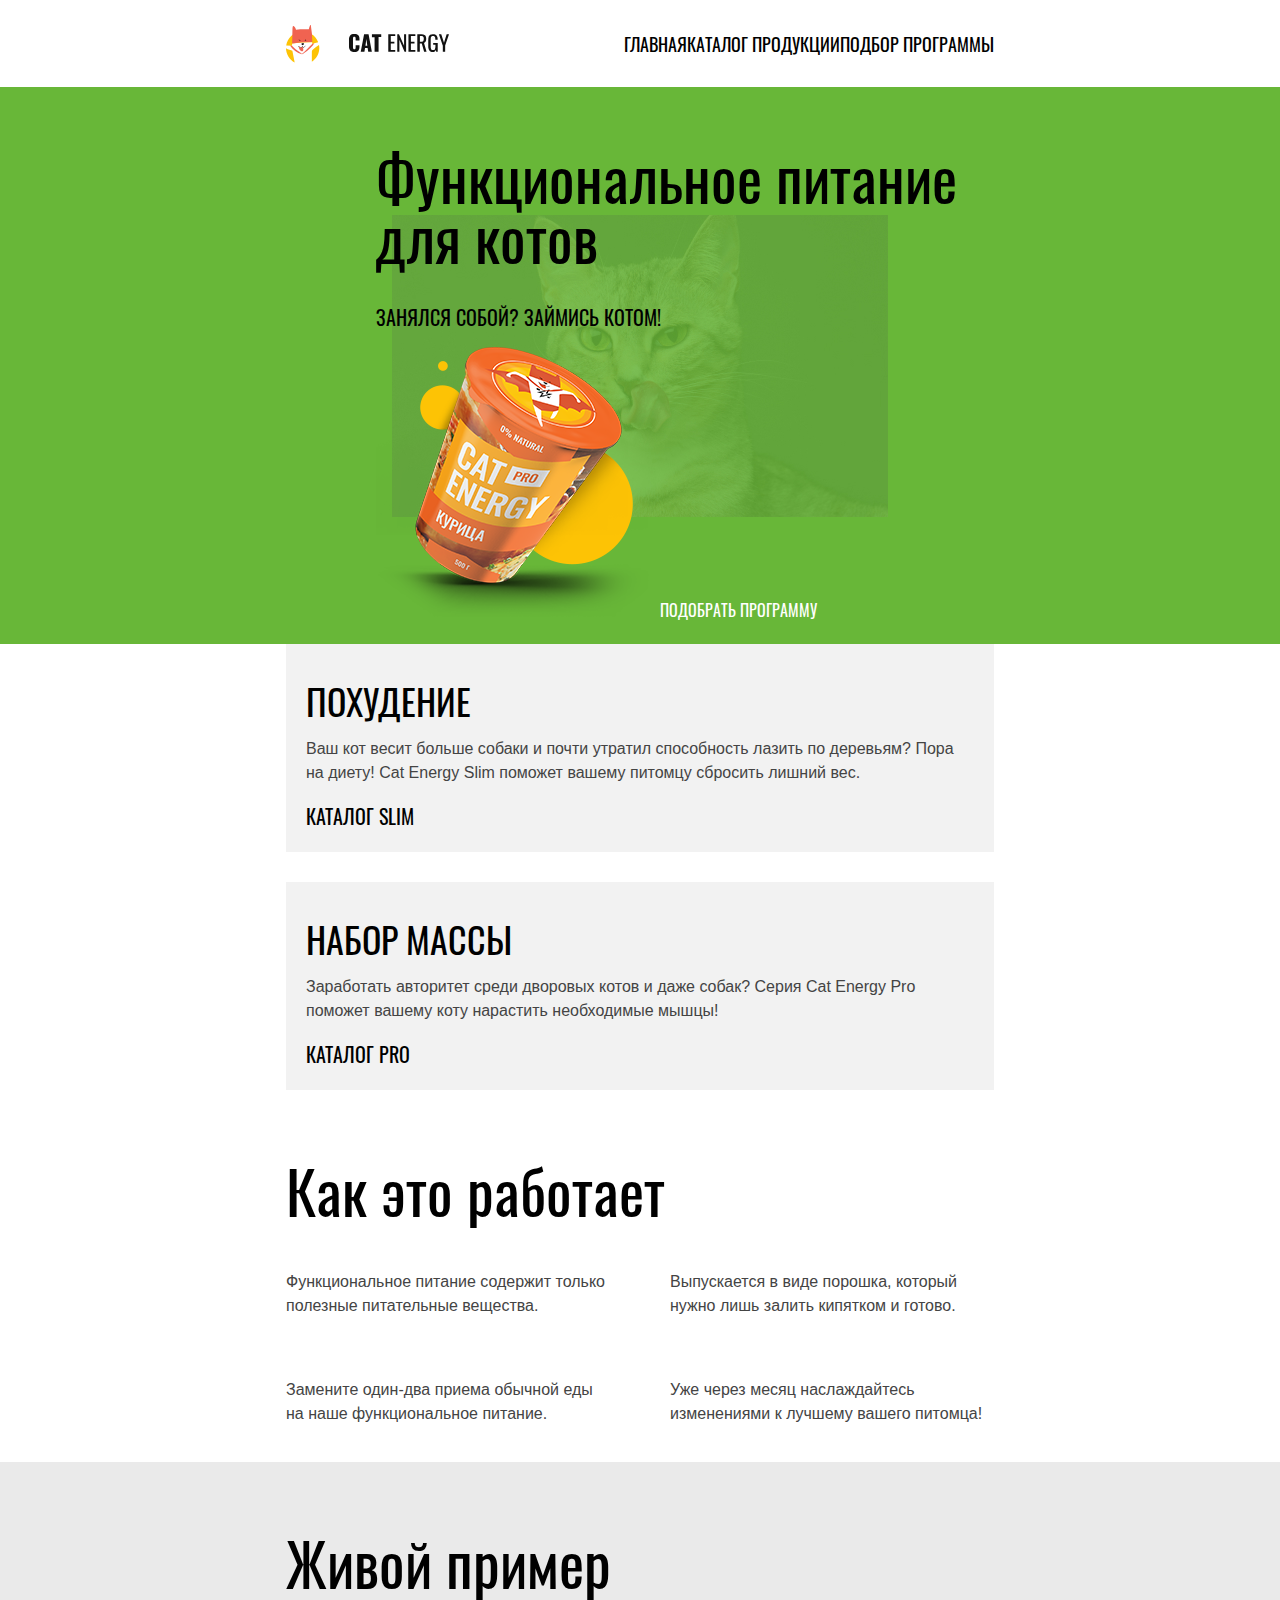
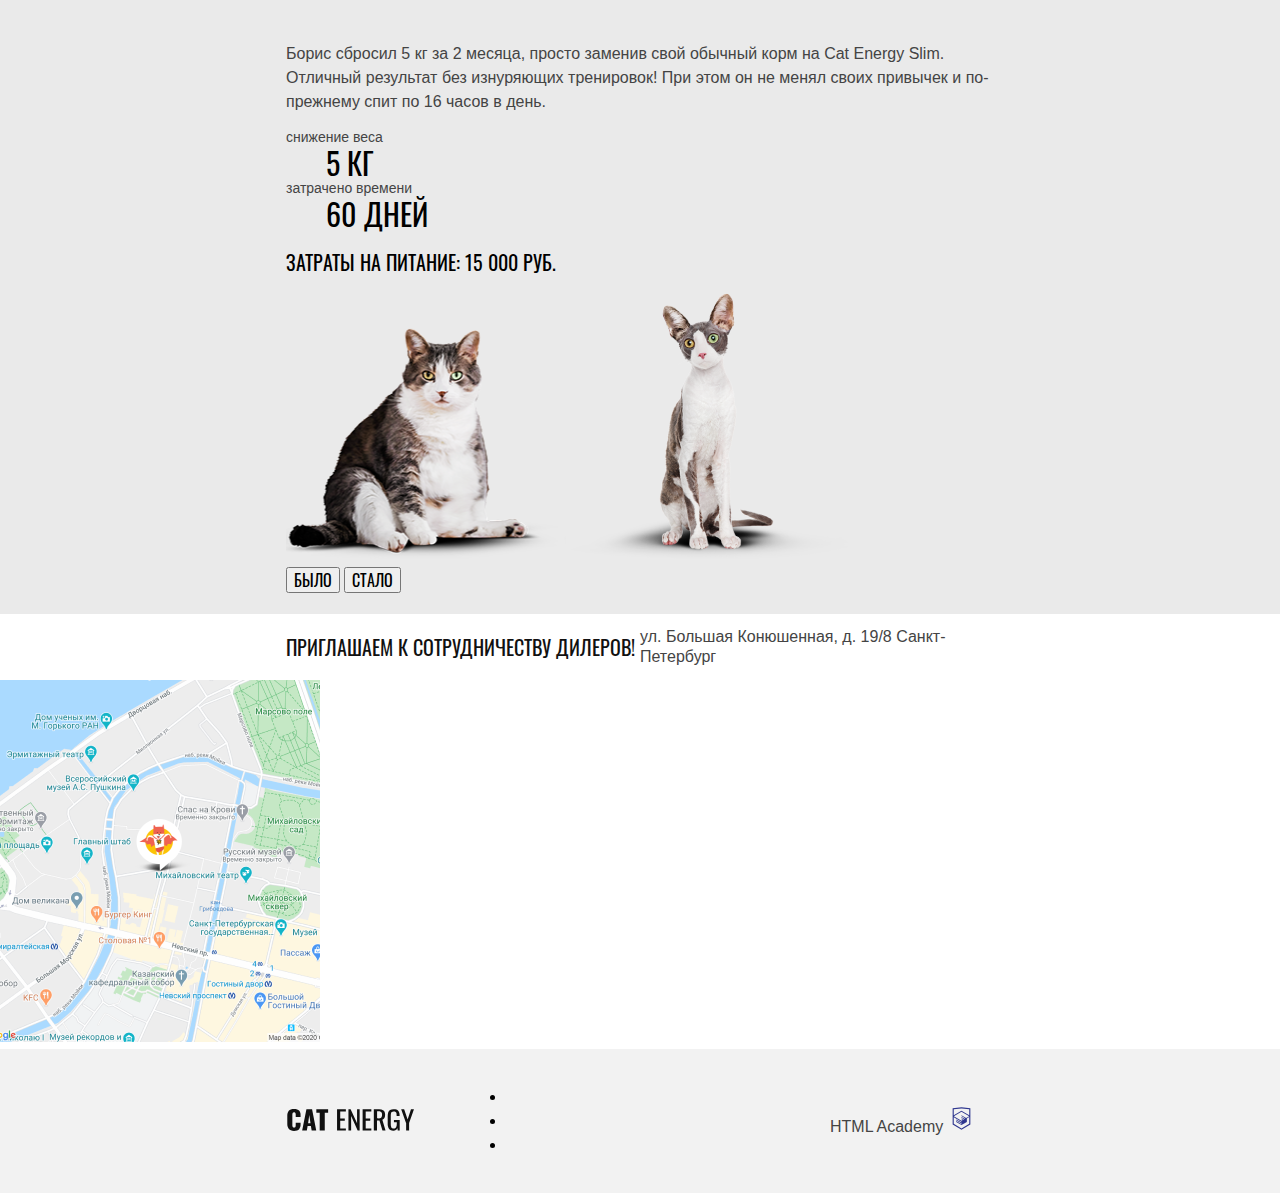
==== source/index.html @ 8ae17e1b "базовая адаптация главной страницы" ====
<!DOCTYPE html>
<html class="page" lang="ru">
<head>
  <meta charset="UTF-8">
  <meta http-equiv="X-UA-Compatible" content="IE=edge">
  <meta name="viewport" content="width=device-width, initial-scale=1.0">
  <title>Cat Energy</title>
  <link rel="stylesheet" href="css/style.css">
</head>
<body class="page__body">

  <header class="page-header">
    <nav class="page-header__nav">
      <div class="page-header__bar">
        <a class="page-header__logo logo" href="">
          <img class="logo__img" src="img/logo-image.svg" width="34" height="38" alt="Cat Energy">
          <img class="logo__text" src="img/logo-sign.svg" width="101" height="18" alt="" aria-hidden="true">
        </a>
        <button class="page-header__toggle" type="button">
          <span class="visually-hidden">Открыть меню</span>
        </button>
      </div>

      <ul class="page-header__list site-list">
        <li class="site-list__item site-list__item--current">
          <a class="site-list__link" href="#">
            Главная
          </a>
        </li>
        <li class="site-list__item">
          <a class="site-list__link" href="catalog.html">
            Каталог продукции
          </a>
        </li>
        <li class="site-list__item">
          <a class="site-list__link" href="form.html">
            Подбор программы
          </a>
        </li>
      </ul>
    </nav>
  </header>

  <main class="page-main">
    <header class="page-main__header promo">
      <div class="promo__container container">
        <h1 class="promo__title">Функциональное питание для котов</h1>
        <p class="promo__text">Занялся собой? Займись котом!</p>
        <img class="promo__img" src="img/index-can-mobile.png" alt="">
        <a class="promo__button button" href="form.html">Подобрать программу</a>
      </div>
    </header>

    <section class="page-main__section catalog-sections">
      <div class="catalog-sections__container container">
        <h2 class="visually-hidden">Разделы каталога</h2>
        <article class="catalog-sections__item">
          <h3 class="catalog-sections__article-title catalog-sections__article-title--slim">Похудение</h3>
          <p class="catalog-sections__text">Ваш кот весит больше собаки и почти утратил способность лазить по деревьям? Пора на диету! Cat Energy Slim поможет вашему питомцу сбросить лишний вес.</p>
          <a class="catalog-sections__link" href="#">Каталог slim</a>
        </article>

        <article class="catalog-sections__item">
          <h3 class="catalog-sections__article-title catalog-sections__article-title--pro">Набор массы</h3>
          <p class="catalog-sections__text">Заработать авторитет среди дворовых котов и даже собак? Серия Cat Energy Pro поможет вашему коту нарастить необходимые мышцы!</p>
          <a class="catalog-sections__link" href="#">Каталог pro</a>
        </article>
      </div>
    </section>

    <section class="page-main__section how-work">
      <div class="how-work__container container">
        <h2 class="how-work__title">Как это работает</h2>
        <ul class="how-work__list">
          <li class="how-work__item how-work__item--leaf">
            Функциональное питание содержит только полезные питательные вещества.
          </li>
          <li class="how-work__item how-work__item--boil">
            Выпускается в виде порошка, который нужно лишь залить кипятком и готово.
          </li>
          <li class="how-work__item how-work__item--meal">
            Замените один-два приема обычной еды на наше функциональное питание.
          </li>
          <li class="how-work__item how-work__item--scales">
            Уже через месяц наслаждайтесь изменениями к лучшему вашего питомца!
          </li>
        </ul>
      </div>
    </section>

    <section class="page-main__section example">
      <div class="example__container container">
        <div class="example__content">
          <h2 class="example__title">Живой пример</h2>
          <p class="example__text">Борис сбросил 5 кг за 2 месяца, просто заменив свой обычный корм на Cat Energy Slim. Отличный результат без изнуряющих тренировок! При этом он не менял своих привычек и по-прежнему спит по 16 часов в день.</p>
          <dl class="example__list">
            <dt class="example__item-title">снижение веса</dt>
            <dd class="example__item-definition">5 КГ</dd>

            <dt class="example__item-title">затрачено времени</dt>
            <dd class="example__item-definition">60 ДНЕЙ</dd>
          </dl>

          <p class="example__spending">Затраты на питание: 15 000 РУБ.</p>
        </div>

        <div class="example__view">
          <div class="example__images">
            <img class="example__image" src="img/before-mobile.png" width="280" height="232" alt="Кот до употребления корма: выглядит ленивым, толстым и страшным">
            <img  class="example__image" src="img/after-mobile.png" width="280" height="232" alt="Кот после употребления корма: выглядит молодым, худым и бодрым">
          </div>

          <div class="example__range range">
            <button class="range__button" type="button">Было</button>
            <button class="range__button" type="button">Стало</button>
          </div>
        </div>
      </div>
    </section>

    <footer class="page-main__footer contacts">
      <h2 class="visually-hidden">Контакты</h2>
      <div class="contacts__container container">
        <p class="contacts__text">Приглашаем к сотрудничеству дилеров!</p>
        <address class="contacts__address">ул. Большая Конюшенная, д. 19/8 Санкт-Петербург</address>
      </div>
      <img src="img/map.png" width="320" height="362" alt="Карта к нашему офису">
    </footer>

  </main>
  <footer class="page-footer">
    <div class="page-footer__container container">
      <a class="page-footer__logo logo logo--footer">
        <img src="img/logo-sign.svg" width="128" height="24" alt="Cat Energy">
      </a>

      <ul class="page-footer__social social">
        <li class="social__item">
          <a class="social__link" href="#">
            <span class="visually-hidden">Вконтакте</span>
          </a>
        </li>
        <li class="social__item">
          <a class="social__link" href="#">
            <span class="visually-hidden">Инстаграм</span>
          </a>
        </li>
        <li class="social__item">
          <a class="social__link" href="#">
            <span class="visually-hidden">Facebook</span>
          </a>
        </li>
      </ul>

      <a class="page-footer__developer developer" href="https://htmlacademy.ru/intensive/adaptive">
        <span class="visually-hidden">Разработано в</span>
        HTML Academy
        <img class="developer__image" src="img/htmlacademy.svg" width="27" height="34" alt="" aria-hidden="true">
      </a>
    </div>
  </footer>

</body>
</html>
---- source/css/style.css ----
@font-face {
  font-family: "Oswald";
  font-weight: 400;
  font-style: normal;
  font-display: swap;
  src: url("../fonts/oswaldregular.woff2") format("woff2"), url("../fonts/oswaldregular.woff") format("woff");
}
@font-face {
  font-family: "Oswald";
  font-weight: 500;
  font-style: normal;
  font-display: swap;
  src: url("../fonts/oswaldmedium.woff2") format("woff2"), url("../fonts/oswaldmedium.woff") format("woff");
}
*,
*::before,
*::after {
  box-sizing: border-box;
}

img {
  max-width: 100%;
  height: auto;
}

.page {
  min-width: 320px;
  height: 100%;
  font-family: "Arial", sans-serif;
  font-size: 14px;
  line-height: 18px;
}
@media (min-width: 768px) {
  .page {
    font-size: 16px;
    line-height: 24px;
  }
}

.page__body {
  display: grid;
  grid-template-rows: min-content 1fr min-content;
  min-height: 100%;
  margin: 0;
}

.visually-hidden {
  position: absolute;
  width: 1px;
  height: 1px;
  margin: -1px;
  border: 0;
  padding: 0;
  clip: rect(0 0 0 0);
  overflow: hidden;
}

.site-list {
  padding: 0;
  font-family: "Oswald", "Arial", sans-serif;
  font-weight: 400;
  text-transform: uppercase;
  list-style: none;
}
@media (max-width: 767px) {
  .site-list {
    font-weight: 500;
    font-size: 20px;
    line-height: 1;
    text-align: center;
  }
}
@media (min-width: 768px) {
  .site-list {
    font-size: 18px;
    line-height: 24px;
    display: flex;
    flex-wrap: wrap;
    justify-content: flex-end;
  }
}
@media (min-width: 1300px) {
  .site-list {
    font-size: 20px;
    line-height: 30px;
  }
}

.site-list__link {
  color: #000000;
  text-decoration: none;
}

.promo {
  padding: 20px;
  color: #000000;
  background-color: #68b738;
  background-repeat: no-repeat;
  background-position: center;
  background-image: url("../img/background/promo.jpg");
}
@media (max-width: 767px) {
  .promo {
    color: #ffffff;
    text-align: center;
  }
}

@media (min-width: 768px) {
  .promo__container {
    padding-left: 90px;
  }
}

.promo__title {
  font-family: "Oswald", "Arial", sans-serif;
  font-weight: 400;
  font-size: 27px;
  line-height: 36px;
}
@media (min-width: 768px) {
  .promo__title {
    font-size: 60px;
    line-height: 1;
  }
}

.promo__text {
  font-family: "Oswald", "Arial", sans-serif;
  font-weight: 400;
  font-size: 14px;
  line-height: 1;
  text-transform: uppercase;
}
@media (min-width: 768px) {
  .promo__text {
    font-size: 20px;
  }
}

.button {
  font-family: "Oswald", "Arial", sans-serif;
  font-weight: 400;
  color: #ffffff;
  text-align: center;
  text-transform: uppercase;
  text-decoration: none;
  border: none;
  background-color: #68b738;
}

.button--secondary {
  color: #444444;
  background-color: #f2f2f2;
}

@media (min-width: 1300px) {
  .catalog-sections__container {
    padding-top: 82px;
    display: grid;
    grid-template-columns: 1fr 1fr;
    gap: 80px;
  }
}

.catalog-sections__item {
  padding: 20px;
  background-color: #f2f2f2;
}
@media (max-width: 1300px) {
  .catalog-sections__item + .catalog-sections__item {
    margin-top: 30px;
  }
}
@media (max-width: 767px) {
  .catalog-sections__item + .catalog-sections__item {
    margin-top: 20px;
  }
}

.catalog-sections__article-title {
  font-family: "Oswald", "Arial", sans-serif;
  font-weight: 400;
  font-size: 24px;
  line-height: 37px;
  color: #000000;
  text-transform: uppercase;
}
@media (min-width: 768px) {
  .catalog-sections__article-title {
    font-size: 36px;
    line-height: 1px;
  }
}

.catalog-sections__text {
  color: #444444;
}

.catalog-sections__link {
  font-family: "Oswald", "Arial", sans-serif;
  font-weight: 400;
  font-size: 16px;
  line-height: 1;
  color: #000000;
  text-decoration: none;
  text-transform: uppercase;
}
@media (min-width: 768px) {
  .catalog-sections__link {
    font-size: 20px;
    line-height: 30px;
  }
}

.how-work {
  padding: 20px;
}

.how-work__title {
  font-family: "Oswald", "Arial", sans-serif;
  font-weight: 400;
  font-size: 36px;
  line-height: 40px;
}
@media (min-width: 768px) {
  .how-work__title {
    font-size: 60px;
    line-height: 1;
  }
}

.how-work__list {
  padding: 0;
  list-style: none;
}
@media (min-width: 768px) {
  .how-work__list {
    display: grid;
    grid-template-columns: 1fr 1fr;
    gap: 60px;
  }
}
@media (min-width: 1300px) {
  .how-work__list {
    grid-template-columns: repeat(4, 1fr);
  }
}

.how-work__item {
  color: #444444;
}
@media (max-width: 767px) {
  .how-work__item + .how-work__item {
    margin-top: 20px;
  }
}

.example {
  padding: 20px;
  background-color: #eaeaea;
}

@media (min-width: 1300px) {
  .example__container {
    display: grid;
    grid-template-columns: 1fr 1fr;
  }
}

.example__title {
  font-family: "Oswald", "Arial", sans-serif;
  font-weight: 400;
  font-size: 36px;
  line-height: 40px;
}
@media (min-width: 768px) {
  .example__title {
    font-size: 60px;
    line-height: 1;
  }
}

.example__text {
  color: #444444;
}

.example__list {
  text-align: center;
}
@media (min-width: 768px) {
  .example__list {
    text-align: left;
  }
}

.example__item-title {
  font-family: "Arial", sans-serif;
  font-weight: 400;
  font-size: 12px;
  line-height: 1;
  color: #444444;
  text-transform: lowercase;
}
@media (min-width: 768px) {
  .example__item-title {
    font-size: 14px;
  }
}

.example__item-definition {
  font-family: "Oswald", "Arial", sans-serif;
  font-weight: 400;
  font-size: 24px;
  line-height: 1;
  text-transform: uppercase;
}
@media (min-width: 768px) {
  .example__item-definition {
    font-size: 30px;
    line-height: 37px;
  }
}

.example__spending {
  font-family: "Oswald", "Arial", sans-serif;
  font-weight: 400;
  font-size: 14px;
  line-height: 20px;
  text-transform: uppercase;
  text-align: center;
}
@media (min-width: 768px) {
  .example__spending {
    font-size: 20px;
    text-align: left;
  }
}

.range__button {
  font-family: "Oswald", "Arial", sans-serif;
  font-weight: 400;
  font-size: 16px;
  line-height: 20px;
  text-transform: uppercase;
}

.contacts__container {
  display: grid;
  grid-template-columns: 1fr 1fr;
  align-items: center;
}

.contacts__text {
  font-family: "Oswald", "Arial", sans-serif;
  font-weight: 400;
  font-size: 16px;
  line-height: 20px;
  color: #111111;
  text-transform: uppercase;
}
@media (min-width: 768px) {
  .contacts__text {
    font-size: 20px;
    line-height: 26px;
  }
}

.contacts__address {
  font-size: 14px;
  line-height: 20px;
  color: #444444;
  font-style: normal;
}
@media (min-width: 768px) {
  .contacts__address {
    font-size: 16px;
  }
}

.page-footer {
  padding: 20px;
  background-color: #f2f2f2;
}

@media (min-width: 768px) {
  .page-footer__container {
    display: grid;
    grid-template-columns: 164px 1fr 164px;
    align-items: center;
    gap: 16px;
  }
}

.developer {
  font-size: 16px;
  line-height: 18px;
  color: #444444;
  text-decoration: none;
}

.page-main__title {
  font-family: "Oswald", "Arial", sans-serif;
  font-weight: 400;
  font-size: 36px;
  line-height: 1;
  color: #000000;
}

.page-main__subtitle {
  font-family: "Oswald", "Arial", sans-serif;
  font-weight: 400;
  font-size: 14px;
  line-height: 18px;
  text-transform: uppercase;
}

.catalog-list {
  padding: 20px;
}

.card__title {
  font-family: "Oswald", "Arial", sans-serif;
  font-weight: 400;
  font-size: 16px;
  line-height: 20px;
  color: #222222;
  text-transform: uppercase;
}

.card__list {
  font-size: 12px;
  line-height: 16px;
  color: #444444;
}

.show-more__title {
  font-family: "Oswald", "Arial", sans-serif;
  font-weight: 400;
  font-size: 16px;
  line-height: 20px;
  color: #111111;
  text-transform: uppercase;
}

.show-more__text {
  font-size: 12px;
  line-height: 16px;
  color: #444444;
}

.catalog-additional {
  padding: 20px;
}

.catalog-additional__title {
  font-family: "Oswald", "Arial", sans-serif;
  font-weight: 400;
  font-size: 24px;
  line-height: 1;
  color: #000000;
}

.catalog-additional__list {
  list-style: none;
}

.card-row__title {
  font-family: "Oswald", "Arial", sans-serif;
  font-weight: 400;
  font-size: 16px;
  line-height: 1;
  color: #222222;
  text-transform: uppercase;
}

.card-row__list {
  font-size: 14px;
  line-height: 1;
  color: #444444;
}

.offer {
  padding: 43px;
  color: #ffffff;
  text-align: center;
  background-color: #68b738;
  background-image: url("../img/background/catbag.jpg");
}

.offer__text {
  font-size: 16px;
  line-height: 20px;
}

.form {
  padding: 20px;
}

.form__group {
  margin: 0;
  border: none;
}

.form__additional {
  line-height: 16px;
}

.field-group__title {
  font-family: "Oswald", "Arial", sans-serif;
  font-weight: 400;
  font-size: 24px;
  line-height: 26px;
}

.field-group__list {
  padding: 0;
  list-style: none;
}

.field {
  font-family: "Oswald", "Arial", sans-serif;
  font-weight: 400;
  font-size: 16px;
  line-height: 18px;
  color: #444444;
  text-transform: uppercase;
}

.field__input {
  font-family: inherit;
  font-weight: 400;
  font-size: 16px;
  line-height: 18px;
  color: #444444;
  text-transform: uppercase;
}

.control {
  font-family: "Oswald", "Arial", sans-serif;
  font-weight: 400;
  font-size: 16px;
  line-height: 18px;
  text-transform: uppercase;
}

.control--radio {
  color: #222222;
}

.control--checkbox {
  color: #000000;
}

@media (min-width: 768px) {
  .page-header__nav {
    width: 708px;
    margin: 0 auto;
    padding: 24px 0;
    display: grid;
    grid-template-columns: 174px 1fr;
    gap: 16px;
    align-items: center;
  }
}
@media (min-width: 1300px) {
  .page-header__nav {
    width: 1220px;
  }
}

@media (max-width: 767px) {
  .page-header__bar {
    width: 320px;
    margin: 0 auto;
    padding: 10px 20px 18px;
    display: grid;
    grid-template-columns: 34px 1fr 34px;
    gap: 16px;
    align-items: center;
  }
}

.page-header__logo {
  grid-column: 1/3;
}

@media (min-width: 768px) {
  .page-header__toggle {
    display: none;
  }
}

.page-header__list {
  margin: 0;
}

.logo {
  display: grid;
  grid-template-columns: 34px 1fr;
  gap: 16px;
  align-items: center;
}

.logo--footer {
  display: flex;
}

.logo__text {
  justify-self: center;
}

.container {
  width: 280px;
  margin: 0 auto;
}
@media (min-width: 768px) {
  .container {
    width: 708px;
  }
}
@media (min-width: 1300px) {
  .container {
    width: 1220px;
  }
}
/*# sourceMappingURL=style.css.map */
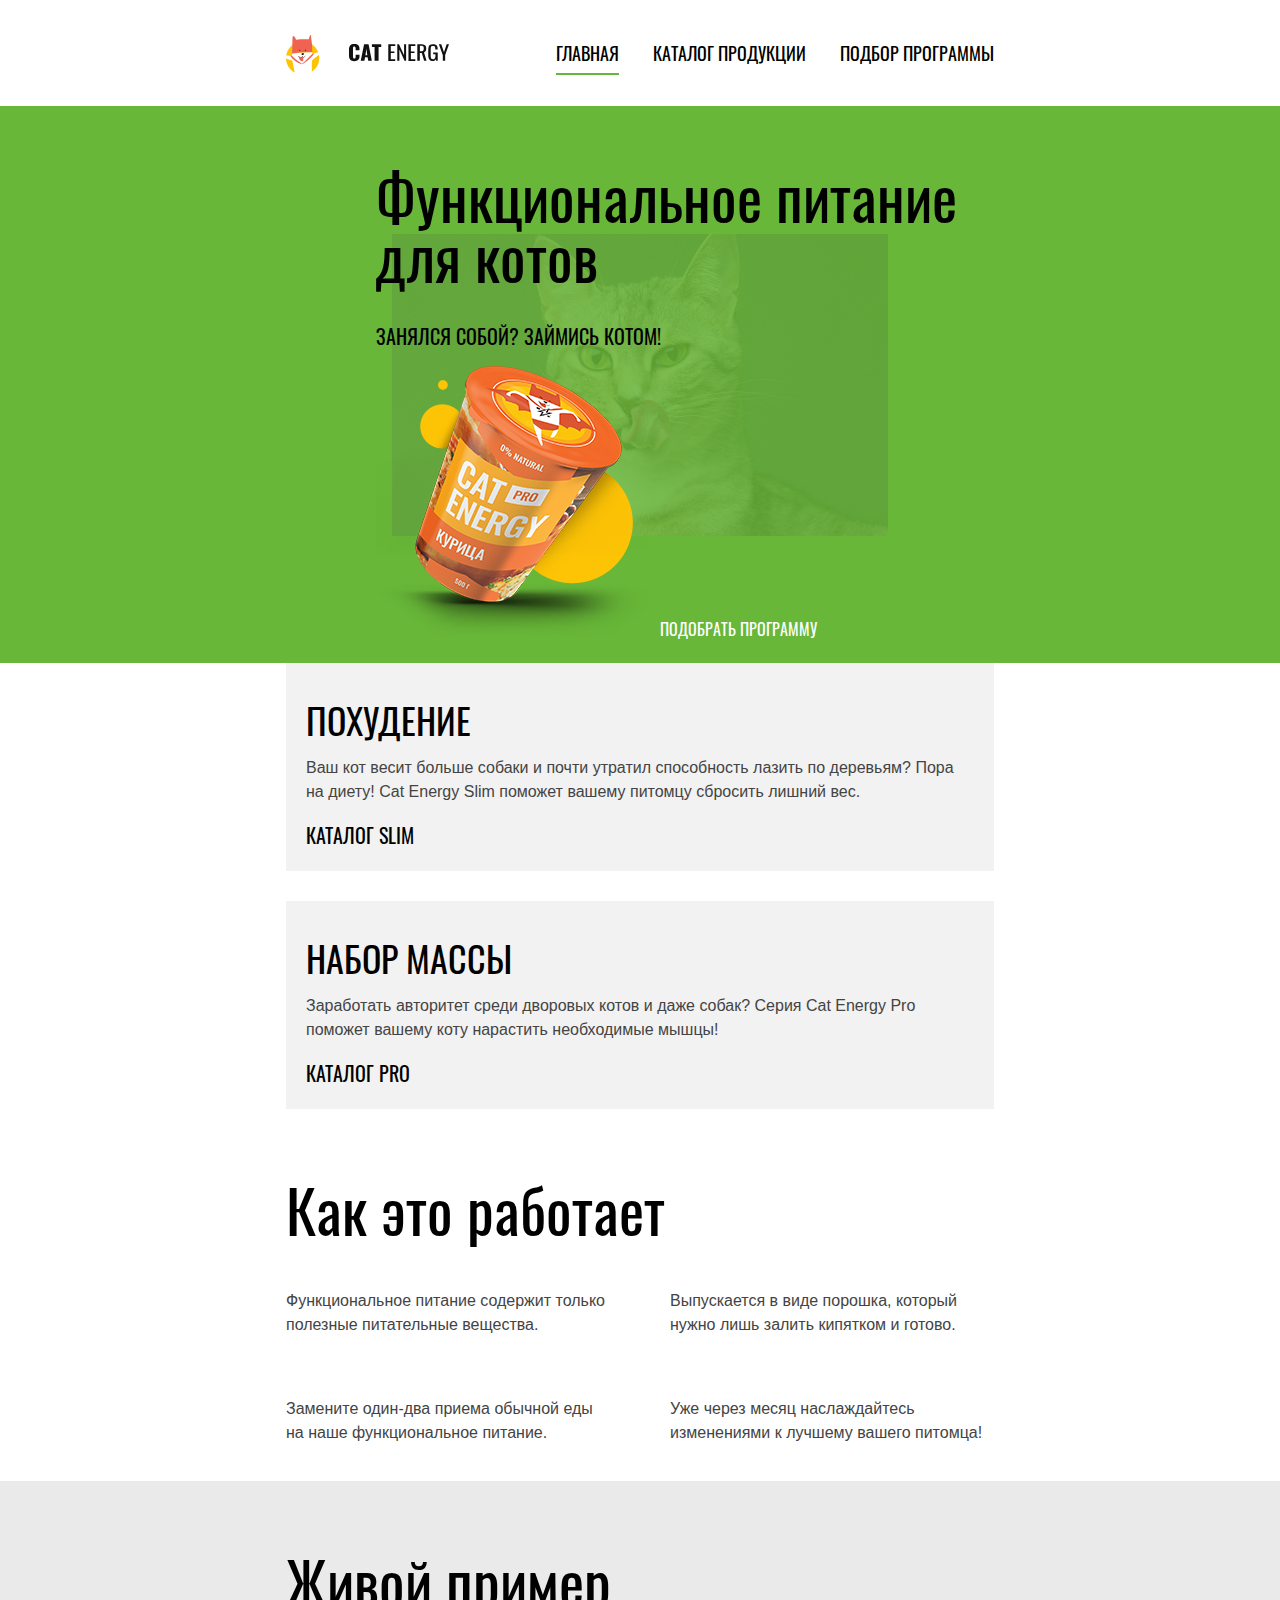
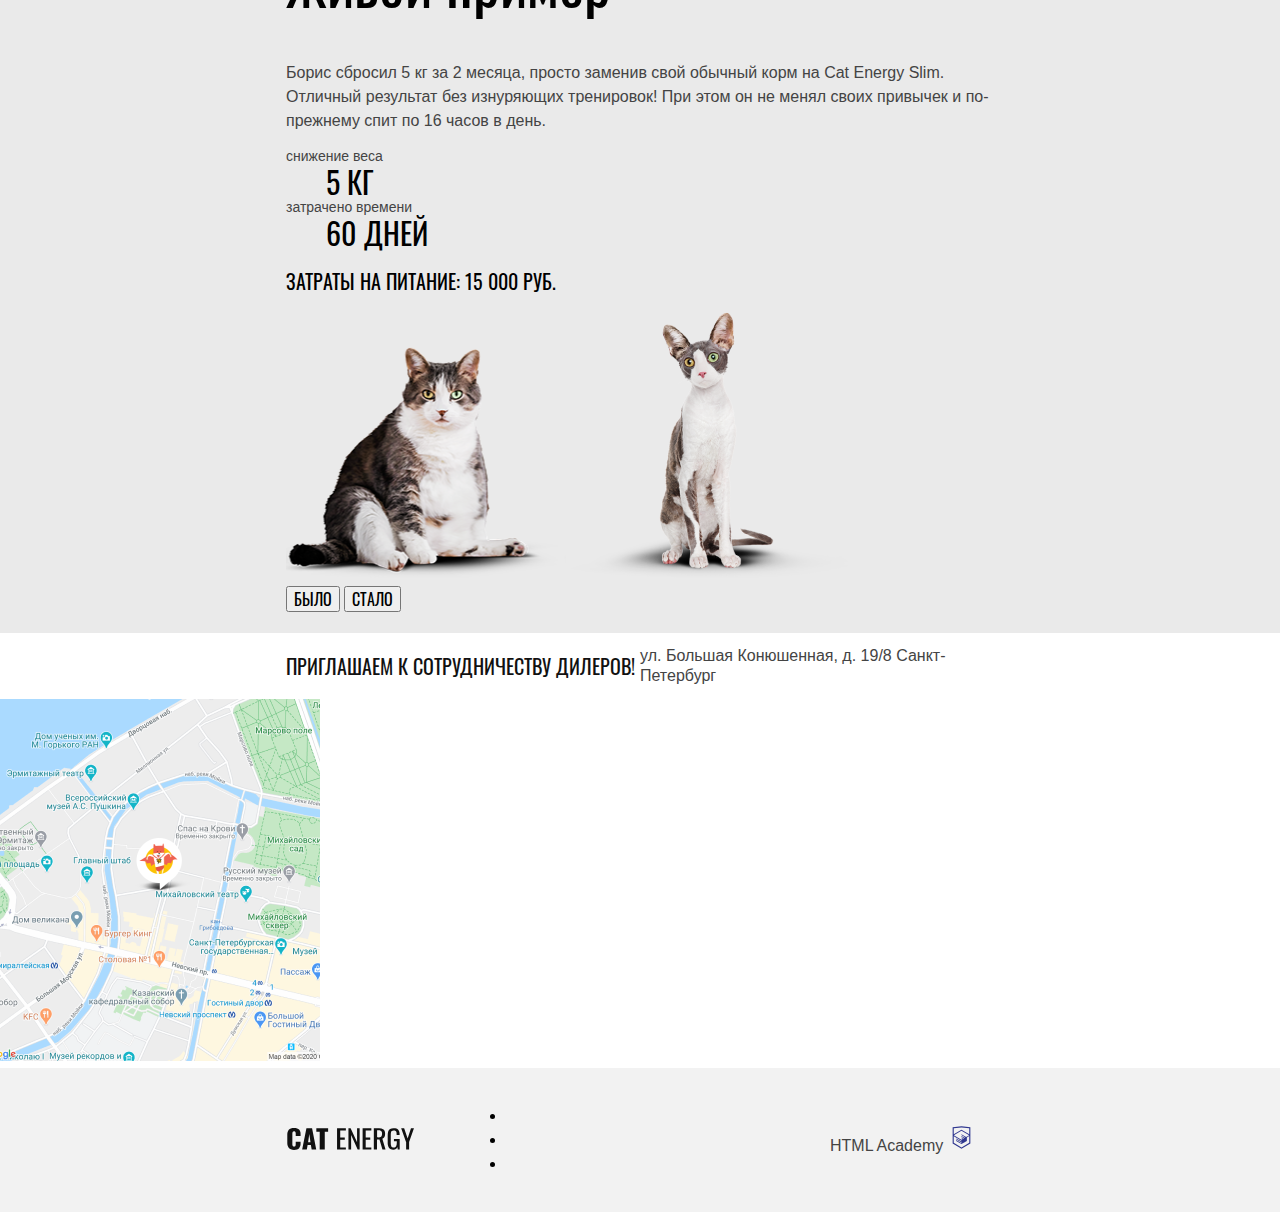
==== commit 6d261f70: "полная стилизация шапки, добавлен JS для бургера" ====
--- a/source/index.html
+++ b/source/index.html
@@ -23,7 +23,7 @@
 
       <ul class="page-header__list site-list">
         <li class="site-list__item site-list__item--current">
-          <a class="site-list__link" href="#">
+          <a class="site-list__link">
             Главная
           </a>
         </li>
@@ -159,6 +159,6 @@
       </a>
     </div>
   </footer>
-
+  <script src="js/script.js"></script>
 </body>
 </html>
--- a/source/css/style.css
+++ b/source/css/style.css
@@ -64,6 +64,7 @@
 }
 @media (max-width: 767px) {
   .site-list {
+    border-top: 1px solid #e6e6e6;
     font-weight: 500;
     font-size: 20px;
     line-height: 1;
@@ -86,9 +87,47 @@
   }
 }
 
+@media (max-width: 767px) {
+  .site-list__item {
+    border-bottom: 1px solid #e6e6e6;
+  }
+}
+
 .site-list__link {
+  display: block;
+  padding: 22px 20px 24px;
   color: #000000;
   text-decoration: none;
+}
+.site-list__link:link:hover {
+  opacity: 0.6;
+}
+.site-list__link:link:active {
+  opacity: 0.3;
+}
+@media (min-width: 768px) {
+  .site-list__link {
+    position: relative;
+    border-bottom: none;
+    padding: 17px;
+  }
+  .site-list__item--current .site-list__link::after {
+    content: "";
+    position: absolute;
+    bottom: 7px;
+    left: 17px;
+    right: 17px;
+    height: 2px;
+    background-color: #68b738;
+  }
+}
+@media (min-width: 1300px) {
+  .site-list__link {
+    color: #ffffff;
+  }
+  .site-list__item--current .site-list__link::after {
+    background-color: #ffffff;
+  }
 }
 
 .promo {
@@ -115,13 +154,12 @@
 .promo__title {
   font-family: "Oswald", "Arial", sans-serif;
   font-weight: 400;
-  font-size: 27px;
-  line-height: 36px;
+  font-size: 36px;
+  line-height: 1;
 }
 @media (min-width: 768px) {
   .promo__title {
     font-size: 60px;
-    line-height: 1;
   }
 }
 
@@ -406,6 +444,11 @@
   line-height: 1;
   color: #000000;
 }
+@media (min-width: 768px) {
+  .page-main__title {
+    font-size: 60px;
+  }
+}
 
 .page-main__subtitle {
   font-family: "Oswald", "Arial", sans-serif;
@@ -414,9 +457,37 @@
   line-height: 18px;
   text-transform: uppercase;
 }
+@media (min-width: 768px) {
+  .page-main__subtitle {
+    font-size: 20px;
+    line-height: 30px;
+  }
+}
 
 .catalog-list {
-  padding: 20px;
+  padding: 20px 0;
+}
+
+@media (min-width: 768px) {
+  .catalog-list__container {
+    display: grid;
+    grid-template-columns: 1fr 1fr;
+    column-gap: 60px;
+    row-gap: 68px;
+  }
+}
+@media (min-width: 1300px) {
+  .catalog-list__container {
+    grid-template-columns: repeat(4, 1fr);
+    column-gap: 80px;
+    row-gap: 64px;
+  }
+}
+
+@media (min-width: 768px) {
+  .card {
+    background-color: #f2f2f2;
+  }
 }
 
 .card__title {
@@ -426,6 +497,12 @@
   line-height: 20px;
   color: #222222;
   text-transform: uppercase;
+}
+@media (min-width: 768px) {
+  .card__title {
+    font-size: 20px;
+    line-height: 24px;
+  }
 }
 
 .card__list {
@@ -433,6 +510,12 @@
   line-height: 16px;
   color: #444444;
 }
+@media (min-width: 768px) {
+  .card__list {
+    font-size: 16px;
+    line-height: 1;
+  }
+}
 
 .show-more__title {
   font-family: "Oswald", "Arial", sans-serif;
@@ -441,6 +524,12 @@
   line-height: 20px;
   color: #111111;
   text-transform: uppercase;
+}
+@media (min-width: 768px) {
+  .show-more__title {
+    font-size: 20px;
+    line-height: 22px;
+  }
 }
 
 .show-more__text {
@@ -448,9 +537,25 @@
   line-height: 16px;
   color: #444444;
 }
+@media (min-width: 768px) {
+  .show-more__text {
+    font-size: 16px;
+    line-height: 18px;
+  }
+}
 
 .catalog-additional {
-  padding: 20px;
+  padding: 20px 0;
+}
+
+.catalog-additional__container {
+  display: grid;
+}
+@media (min-width: 1300px) {
+  .catalog-additional__container {
+    grid-template-columns: repeat(4, 1fr);
+    column-gap: 80px;
+  }
 }
 
 .catalog-additional__title {
@@ -460,10 +565,25 @@
   line-height: 1;
   color: #000000;
 }
+@media (min-width: 768px) {
+  .catalog-additional__title {
+    font-size: 36px;
+  }
+}
+@media (min-width: 1300px) {
+  .catalog-additional__title {
+    grid-column: 1/-1;
+  }
+}
 
 .catalog-additional__list {
   list-style: none;
 }
+@media (min-width: 1300px) {
+  .catalog-additional__list {
+    grid-column: 1/-2;
+  }
+}
 
 .card-row__title {
   font-family: "Oswald", "Arial", sans-serif;
@@ -472,12 +592,23 @@
   line-height: 1;
   color: #222222;
   text-transform: uppercase;
+}
+@media (min-width: 768px) {
+  .card-row__title {
+    font-size: 20px;
+  }
 }
 
 .card-row__list {
   font-size: 14px;
   line-height: 1;
   color: #444444;
+}
+@media (min-width: 768px) {
+  .card-row__list {
+    font-size: 16px;
+    line-height: 20px;
+  }
 }
 
 .offer {
@@ -497,13 +628,55 @@
   padding: 20px;
 }
 
+.form__container {
+  display: grid;
+}
+@media (min-width: 1300px) {
+  .form__container {
+    grid-template-columns: 1fr 1fr;
+    column-gap: 80px;
+  }
+}
+
 .form__group {
   margin: 0;
   border: none;
 }
 
+@media (min-width: 1300px) {
+  .form__group--contacts,
+.form__group--comment,
+.form__group--additional,
+.form__footer {
+    grid-column: 1/-1;
+  }
+}
+
+@media (min-width: 768px) {
+  .form__footer {
+    display: grid;
+    grid-template-columns: 1fr 1fr;
+    column-gap: 60px;
+  }
+}
+@media (min-width: 1300px) {
+  .form__footer {
+    column-gap: 80px;
+  }
+}
+
 .form__additional {
-  line-height: 16px;
+  line-height: 14px;
+}
+@media (min-width: 768px) {
+  .form__additional {
+    font-size: 16px;
+    line-height: 1;
+  }
+}
+
+.field-group {
+  padding: 20px 0;
 }
 
 .field-group__title {
@@ -511,6 +684,12 @@
   font-weight: 400;
   font-size: 24px;
   line-height: 26px;
+}
+@media (min-width: 768px) {
+  .field-group__title {
+    font-size: 36px;
+    line-height: 1;
+  }
 }
 
 .field-group__list {
@@ -518,6 +697,35 @@
   list-style: none;
 }
 
+@media (min-width: 768px) {
+  .field-group__list--additional,
+.field-group__list--contacts {
+    display: grid;
+    grid-template-columns: 1fr 1fr;
+    column-gap: 60px;
+  }
+}
+@media (min-width: 1300px) {
+  .field-group__list--additional,
+.field-group__list--contacts {
+    grid-template-columns: repeat(4, 1fr);
+    column-gap: 80px;
+  }
+}
+
+@media (min-width: 768px) {
+  .field-group__list--contacts {
+    display: grid;
+    grid-template-columns: 1fr 1fr;
+    column-gap: 60px;
+  }
+}
+@media (min-width: 1300px) {
+  .field-group__list--contacts {
+    column-gap: 80px;
+  }
+}
+
 .field {
   font-family: "Oswald", "Arial", sans-serif;
   font-weight: 400;
@@ -525,6 +733,12 @@
   line-height: 18px;
   color: #444444;
   text-transform: uppercase;
+}
+@media (min-width: 768px) {
+  .field {
+    font-size: 20px;
+    line-height: 30px;
+  }
 }
 
 .field__input {
@@ -535,6 +749,12 @@
   color: #444444;
   text-transform: uppercase;
 }
+@media (min-width: 768px) {
+  .field__input {
+    font-size: 20px;
+    line-height: 30px;
+  }
+}
 
 .control {
   font-family: "Oswald", "Arial", sans-serif;
@@ -550,6 +770,12 @@
 
 .control--checkbox {
   color: #000000;
+}
+
+@media (min-width: 1300px) {
+  .page-header {
+    background: linear-gradient(to right, #ffffff 50%, #68b738 50%);
+  }
 }
 
 @media (min-width: 768px) {
@@ -566,6 +792,8 @@
 @media (min-width: 1300px) {
   .page-header__nav {
     width: 1220px;
+    grid-template-columns: 174px 50%;
+    justify-content: space-between;
   }
 }
 
@@ -573,7 +801,7 @@
   .page-header__bar {
     width: 320px;
     margin: 0 auto;
-    padding: 10px 20px 18px;
+    padding: 12px 20px 13px;
     display: grid;
     grid-template-columns: 34px 1fr 34px;
     gap: 16px;
@@ -585,14 +813,70 @@
   grid-column: 1/3;
 }
 
+.page-header__toggle {
+  position: relative;
+  display: block;
+  width: 39px;
+  height: 39px;
+  border: none;
+  background-color: transparent;
+  cursor: pointer;
+}
 @media (min-width: 768px) {
   .page-header__toggle {
     display: none;
   }
 }
 
+.page-header__nav--closed .page-header__toggle::before {
+  position: absolute;
+  right: 5px;
+  top: 11px;
+  content: "";
+  width: 24px;
+  height: 1.5px;
+  background-color: #000000;
+  box-shadow: 0 8px 0 #000000, 0 16px 0 #000000;
+}
+
+.page-header__nav--opened .page-header__toggle::before, .page-header__nav--opened .page-header__toggle::after {
+  top: 50%;
+  right: 5px;
+  content: "";
+  position: absolute;
+  width: 25px;
+  height: 1.5px;
+  background-color: #000000;
+}
+.page-header__nav--opened .page-header__toggle::before {
+  transform: rotate(45deg);
+  box-shadow: none;
+}
+.page-header__nav--opened .page-header__toggle::after {
+  transform: rotate(-45deg);
+}
+
 .page-header__list {
   margin: 0;
+}
+@media (max-width: 767px) {
+  .page-header__list {
+    background-color: #ffffff;
+  }
+  .page-header__nav--closed .page-header__list {
+    display: none;
+  }
+  .page-header__nav--opened .page-header__list {
+    position: absolute;
+    left: 0;
+    right: 0;
+    display: block;
+  }
+}
+@media (min-width: 768px) {
+  .page-header__list {
+    margin-right: -17px;
+  }
 }
 
 .logo {
@@ -601,6 +885,15 @@
   gap: 16px;
   align-items: center;
 }
+.logo:hover {
+  opacity: 0.8;
+}
+.logo:active {
+  opacity: 0.6;
+}
+.logo img {
+  display: block;
+}
 
 .logo--footer {
   display: flex;
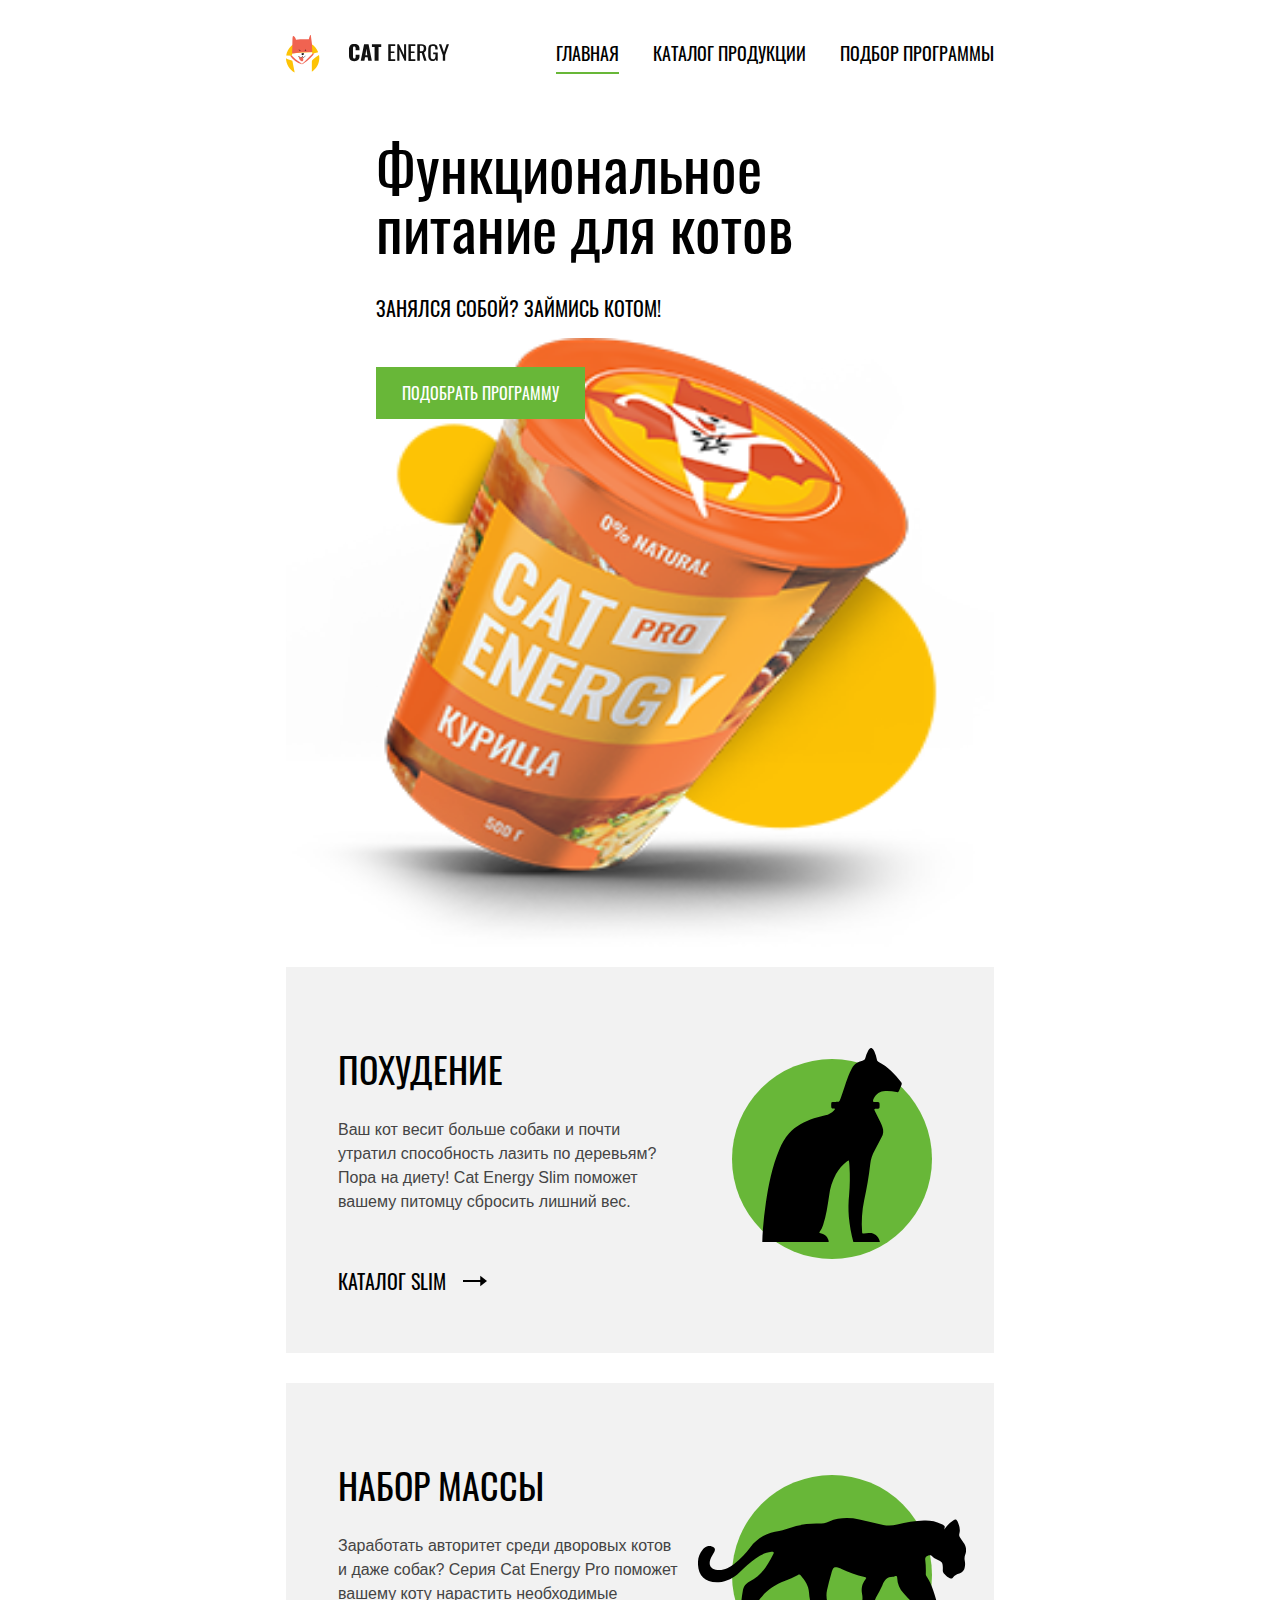
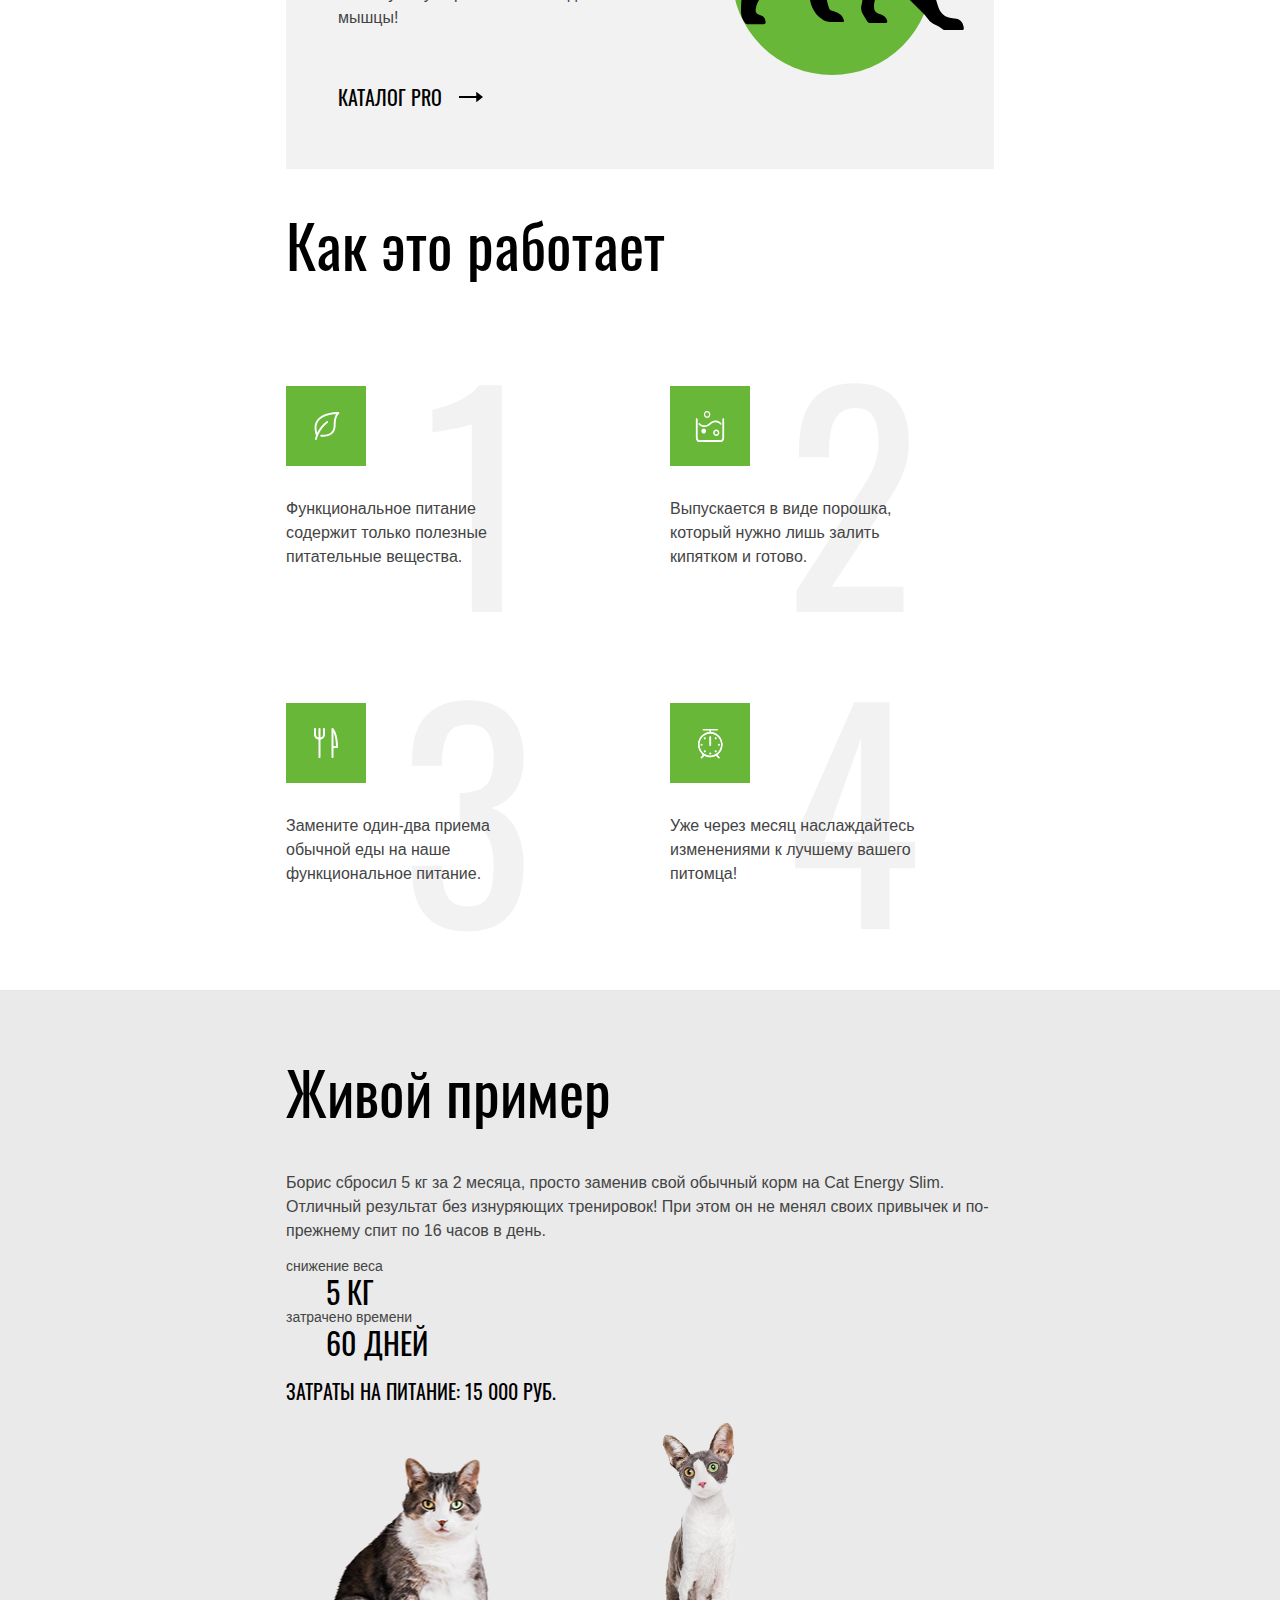
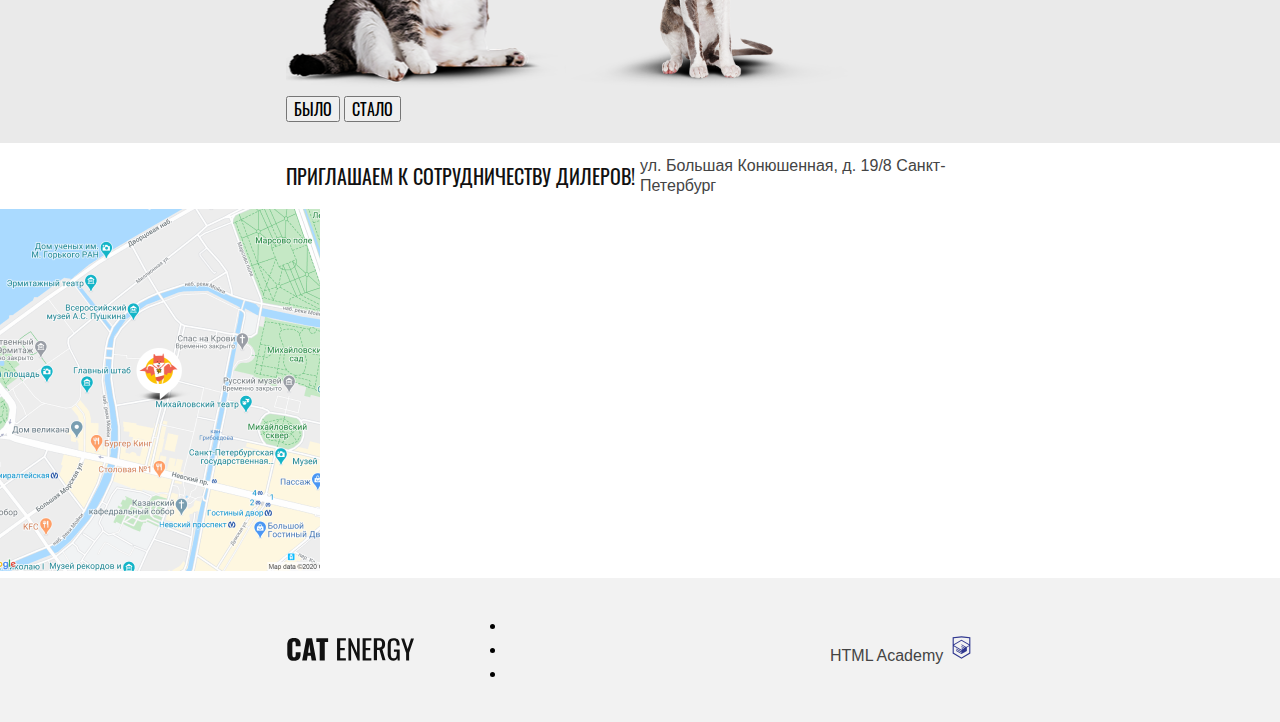
==== commit 9204bfe2: "Full css & adaptive section how-work on index.html" ====
--- a/source/index.html
+++ b/source/index.html
@@ -71,7 +71,7 @@
     <section class="page-main__section how-work">
       <div class="how-work__container container">
         <h2 class="how-work__title">Как это работает</h2>
-        <ul class="how-work__list">
+        <ol class="how-work__list">
           <li class="how-work__item how-work__item--leaf">
             Функциональное питание содержит только полезные питательные вещества.
           </li>
@@ -84,7 +84,7 @@
           <li class="how-work__item how-work__item--scales">
             Уже через месяц наслаждайтесь изменениями к лучшему вашего питомца!
           </li>
-        </ul>
+        </ol>
       </div>
     </section>
 
--- a/source/css/style.css
+++ b/source/css/style.css
@@ -114,7 +114,7 @@
   .site-list__item--current .site-list__link::after {
     content: "";
     position: absolute;
-    bottom: 7px;
+    bottom: 8px;
     left: 17px;
     right: 17px;
     height: 2px;
@@ -131,27 +131,63 @@
 }
 
 .promo {
-  padding: 20px;
+  padding: 27px 0 20px;
   color: #000000;
   background-color: #68b738;
-  background-repeat: no-repeat;
-  background-position: center;
-  background-image: url("../img/background/promo.jpg");
 }
 @media (max-width: 767px) {
   .promo {
     color: #ffffff;
     text-align: center;
+    background: url("../img/background/promo.jpg") no-repeat 50% 0, linear-gradient(to bottom, #63a63b 303px, #ffffff 303px);
+  }
+}
+@media (min-width: 768px) {
+  .promo {
+    position: relative;
+    padding-top: 31px;
+    background-color: transparent;
+  }
+}
+@media (min-width: 1300px) {
+  .promo {
+    padding: 0;
+  }
+  .promo::after {
+    position: absolute;
+    content: "";
+    top: -144px;
+    bottom: 0;
+    left: 50%;
+    right: 0;
+    z-index: -2;
+    background-position: 0 100%;
+    background-repeat: no-repeat;
+    background-color: #63a63b;
+    background: url("../img/background/promo-large.jpg");
   }
 }
 
 @media (min-width: 768px) {
   .promo__container {
+    min-height: 810px;
+    position: relative;
     padding-left: 90px;
+    padding-right: 200px;
+  }
+}
+@media (min-width: 1300px) {
+  .promo__container {
+    min-height: 553px;
+    padding-top: 82px;
+    padding-left: 80px;
+    padding-right: 610px;
   }
 }
 
 .promo__title {
+  margin: 0;
+  margin-bottom: 25px;
   font-family: "Oswald", "Arial", sans-serif;
   font-weight: 400;
   font-size: 36px;
@@ -159,11 +195,14 @@
 }
 @media (min-width: 768px) {
   .promo__title {
+    margin-bottom: 41px;
     font-size: 60px;
   }
 }
 
 .promo__text {
+  margin: 0;
+  margin-bottom: 29px;
   font-family: "Oswald", "Arial", sans-serif;
   font-weight: 400;
   font-size: 14px;
@@ -172,11 +211,43 @@
 }
 @media (min-width: 768px) {
   .promo__text {
+    margin-bottom: 49px;
     font-size: 20px;
   }
 }
 
+@media (min-width: 768px) {
+  .promo__img {
+    display: block;
+    position: absolute;
+    left: 0;
+    bottom: 0;
+    width: 709px;
+    height: 609px;
+    z-index: -1;
+  }
+}
+@media (min-width: 1300px) {
+  .promo__img {
+    left: calc(50% - 137px);
+    top: 0;
+    width: 552px;
+    height: 499px;
+  }
+}
+
+.promo__button {
+  padding: 14px 26px;
+  width: 100%;
+}
+@media (min-width: 768px) {
+  .promo__button {
+    width: auto;
+  }
+}
+
 .button {
+  display: inline-block;
   font-family: "Oswald", "Arial", sans-serif;
   font-weight: 400;
   color: #ffffff;
@@ -185,6 +256,12 @@
   text-decoration: none;
   border: none;
   background-color: #68b738;
+}
+.button:hover, .button:active {
+  background-color: #5eaa2f;
+}
+.button:active {
+  color: rgba(255, 255, 255, 0.3);
 }
 
 .button--secondary {
@@ -202,8 +279,19 @@
 }
 
 .catalog-sections__item {
-  padding: 20px;
+  padding: 24px 20px 20px;
   background-color: #f2f2f2;
+}
+@media (min-width: 768px) {
+  .catalog-sections__item {
+    position: relative;
+    padding: 77px 316px 57px 52px;
+  }
+}
+@media (min-width: 1300px) {
+  .catalog-sections__item {
+    padding: 47px 52px 59px;
+  }
 }
 @media (max-width: 1300px) {
   .catalog-sections__item + .catalog-sections__item {
@@ -217,6 +305,13 @@
 }
 
 .catalog-sections__article-title {
+  position: relative;
+  min-height: 50px;
+  margin: 0;
+  margin-bottom: 22px;
+  padding-left: 68px;
+  display: flex;
+  align-items: center;
   font-family: "Oswald", "Arial", sans-serif;
   font-weight: 400;
   font-size: 24px;
@@ -226,16 +321,133 @@
 }
 @media (min-width: 768px) {
   .catalog-sections__article-title {
+    position: static;
+    margin-bottom: 24px;
+    padding-left: 0;
     font-size: 36px;
-    line-height: 1px;
+    line-height: 1;
+  }
+}
+@media (min-width: 1300px) {
+  .catalog-sections__article-title {
+    position: relative;
+    min-height: 100px;
+    padding-left: 162px;
+    margin-bottom: 39px;
+  }
+}
+.catalog-sections__article-title::before, .catalog-sections__article-title::after {
+  content: "";
+  position: absolute;
+}
+.catalog-sections__article-title::before {
+  width: 50px;
+  height: 50px;
+  top: calc(50% - 25px);
+  left: 0;
+  border-radius: 50%;
+  background-color: #68b738;
+}
+@media (min-width: 768px) {
+  .catalog-sections__article-title::before {
+    width: 200px;
+    height: 200px;
+    top: 92px;
+    left: auto;
+    right: 62px;
+  }
+}
+@media (min-width: 1300px) {
+  .catalog-sections__article-title::before {
+    width: 100px;
+    height: 100px;
+    top: 0;
+    left: 0;
+  }
+}
+
+.catalog-sections__article-title--slim::after {
+  width: 36px;
+  height: 50px;
+  top: calc(50% - 28px);
+  left: 7px;
+  background-size: contain;
+  background-repeat: no-repeat;
+  background-image: url("../img/icons/cat-slim.svg");
+}
+@media (min-width: 768px) {
+  .catalog-sections__article-title--slim::after {
+    width: 140px;
+    height: 194px;
+    top: 81px;
+    left: auto;
+    right: 92px;
+  }
+}
+@media (min-width: 1300px) {
+  .catalog-sections__article-title--slim::after {
+    width: 70px;
+    height: 97px;
+    top: calc(50% - 55px);
+    left: 15px;
+  }
+}
+
+.catalog-sections__article-title--pro::after {
+  width: 67px;
+  height: 28px;
+  top: calc(50% - 14px);
+  left: -9px;
+  background-size: contain;
+  background-repeat: no-repeat;
+  background-image: url("../img/icons/cat-pro.svg");
+}
+@media (min-width: 768px) {
+  .catalog-sections__article-title--pro::after {
+    width: 268px;
+    height: 112px;
+    top: 135px;
+    left: auto;
+    right: 28px;
+  }
+}
+@media (min-width: 1300px) {
+  .catalog-sections__article-title--pro::after {
+    width: 134px;
+    height: 56px;
+    top: calc(50% - 28px);
+    left: -19px;
   }
 }
 
 .catalog-sections__text {
   color: #444444;
+  margin: 0;
+  margin-bottom: 19px;
+  padding-bottom: 23px;
+}
+@media (max-width: 767px) {
+  .catalog-sections__text {
+    border-bottom: 1px solid #d9d9d9;
+  }
+}
+@media (min-width: 768px) {
+  .catalog-sections__text {
+    margin-bottom: 52px;
+    padding-bottom: 0;
+  }
+}
+@media (min-width: 1300px) {
+  .catalog-sections__text {
+    margin-bottom: 27px;
+  }
 }
 
 .catalog-sections__link {
+  display: grid;
+  grid-template-columns: max-content 1fr;
+  column-gap: 17px;
+  align-items: center;
   font-family: "Oswald", "Arial", sans-serif;
   font-weight: 400;
   font-size: 16px;
@@ -250,12 +462,49 @@
     line-height: 30px;
   }
 }
+.catalog-sections__link::after {
+  content: "";
+  width: 24px;
+  height: 12px;
+  background-position: 100% 50%;
+  background-repeat: no-repeat;
+  background-image: url("../img/icons/arrow.svg");
+}
+.catalog-sections__link:hover::after {
+  width: 32px;
+}
+.catalog-sections__link:active {
+  opacity: 0.3;
+}
+.catalog-sections__link:active::after {
+  width: 32px;
+}
 
 .how-work {
-  padding: 20px;
+  padding-top: 20px;
+  padding-bottom: 49px;
+}
+@media (min-width: 768px) {
+  .how-work {
+    padding-top: 45px;
+    padding-bottom: 47px;
+  }
+}
+@media (min-width: 768px) and (max-width: 1300px) {
+  .how-work {
+    border-bottom: 1px solid #e6e6e6;
+  }
+}
+@media (min-width: 1300px) {
+  .how-work {
+    padding-top: 71px;
+    padding-bottom: 69px;
+  }
 }
 
 .how-work__title {
+  margin: 0;
+  margin-bottom: 40px;
   font-family: "Oswald", "Arial", sans-serif;
   font-weight: 400;
   font-size: 36px;
@@ -263,6 +512,7 @@
 }
 @media (min-width: 768px) {
   .how-work__title {
+    margin-bottom: 72px;
     font-size: 60px;
     line-height: 1;
   }
@@ -270,13 +520,16 @@
 
 .how-work__list {
   padding: 0;
+  margin: 0;
   list-style: none;
+  counter-reset: how-work;
 }
 @media (min-width: 768px) {
   .how-work__list {
     display: grid;
     grid-template-columns: 1fr 1fr;
-    gap: 60px;
+    column-gap: 60px;
+    row-gap: 37px;
   }
 }
 @media (min-width: 1300px) {
@@ -286,12 +539,84 @@
 }
 
 .how-work__item {
+  position: relative;
+  z-index: 0;
+  display: grid;
+  grid-template-columns: 60px 1fr;
+  gap: 20px;
   color: #444444;
+  counter-increment: how-work;
+}
+@media (min-width: 768px) {
+  .how-work__item {
+    min-height: 280px;
+    padding-top: 40px;
+    padding-right: 75px;
+    grid-template-columns: auto;
+    grid-template-rows: 80px auto;
+    row-gap: 31px;
+  }
+}
+@media (min-width: 1300px) {
+  .how-work__item {
+    padding-right: 15px;
+  }
 }
 @media (max-width: 767px) {
   .how-work__item + .how-work__item {
     margin-top: 20px;
   }
+}
+.how-work__item::before {
+  content: "";
+  width: 60px;
+  height: 60px;
+  margin-top: -2px;
+  background-color: #68b738;
+  background-repeat: no-repeat;
+  background-position: 50% 50%;
+}
+@media (min-width: 768px) {
+  .how-work__item::before {
+    margin-top: 0;
+    width: 80px;
+    height: 80px;
+  }
+}
+@media (min-width: 768px) {
+  .how-work__item::after {
+    position: absolute;
+    z-index: -1;
+    content: counter(how-work);
+    top: 0;
+    right: 75px;
+    font-family: "Oswald", "Arial", sans-serif;
+    font-weight: 400;
+    font-size: 280px;
+    line-height: 1;
+    color: #f2f2f2;
+  }
+}
+@media (min-width: 1300px) {
+  .how-work__item::after {
+    right: 15px;
+  }
+}
+
+.how-work__item--leaf::before {
+  background-image: url("../img/icons/leaf.svg");
+}
+
+.how-work__item--boil::before {
+  background-image: url("../img/icons/boil.svg");
+}
+
+.how-work__item--meal::before {
+  background-image: url("../img/icons/meal.svg");
+}
+
+.how-work__item--scales::before {
+  background-image: url("../img/icons/scales.svg");
 }
 
 .example {
@@ -772,9 +1097,19 @@
   color: #000000;
 }
 
-@media (min-width: 1300px) {
-  .page-header {
-    background: linear-gradient(to right, #ffffff 50%, #68b738 50%);
+.page-header {
+  position: relative;
+}
+@media (min-width: 1300px) {
+  .page-header::after {
+    position: absolute;
+    content: "";
+    left: 50%;
+    right: 0;
+    top: 0;
+    bottom: 0;
+    background-color: #63a63b;
+    z-index: -3;
   }
 }
 
@@ -792,6 +1127,7 @@
 @media (min-width: 1300px) {
   .page-header__nav {
     width: 1220px;
+    padding: 55px 0 25px;
     grid-template-columns: 174px 50%;
     justify-content: space-between;
   }
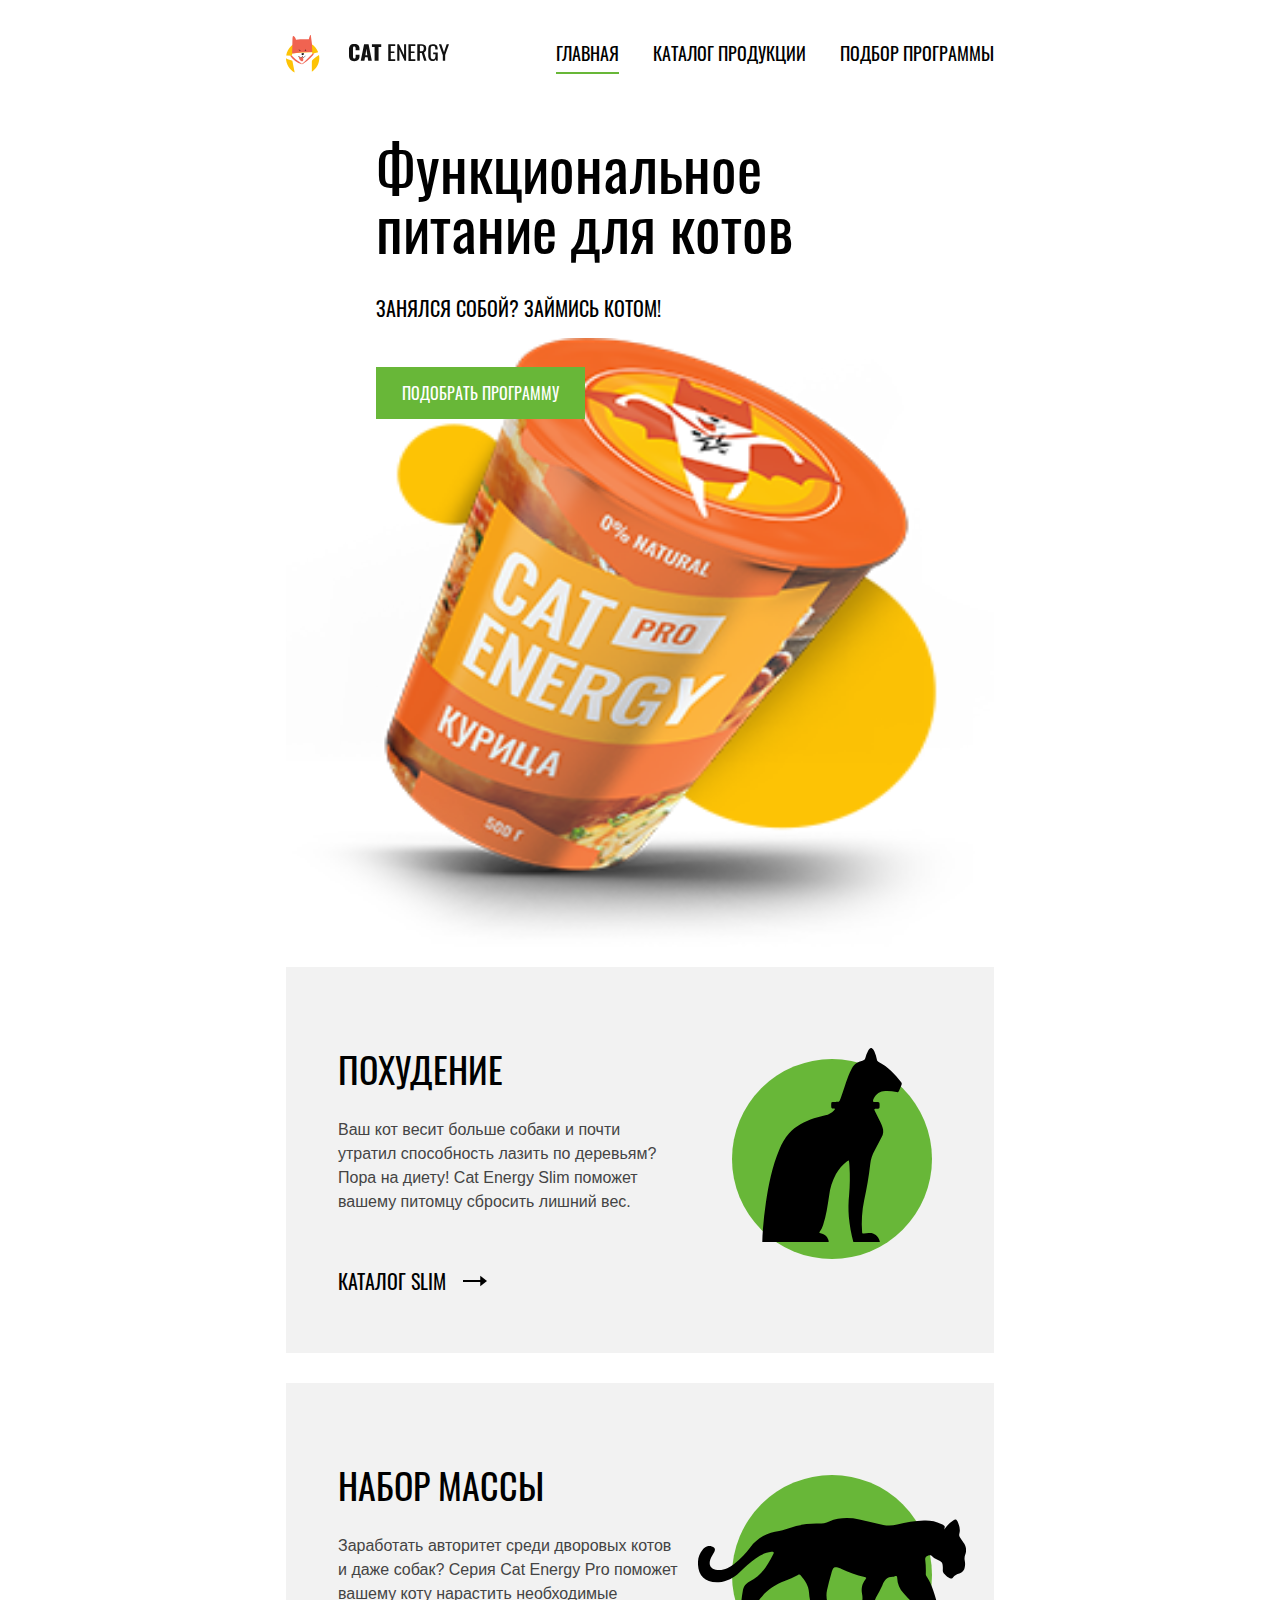
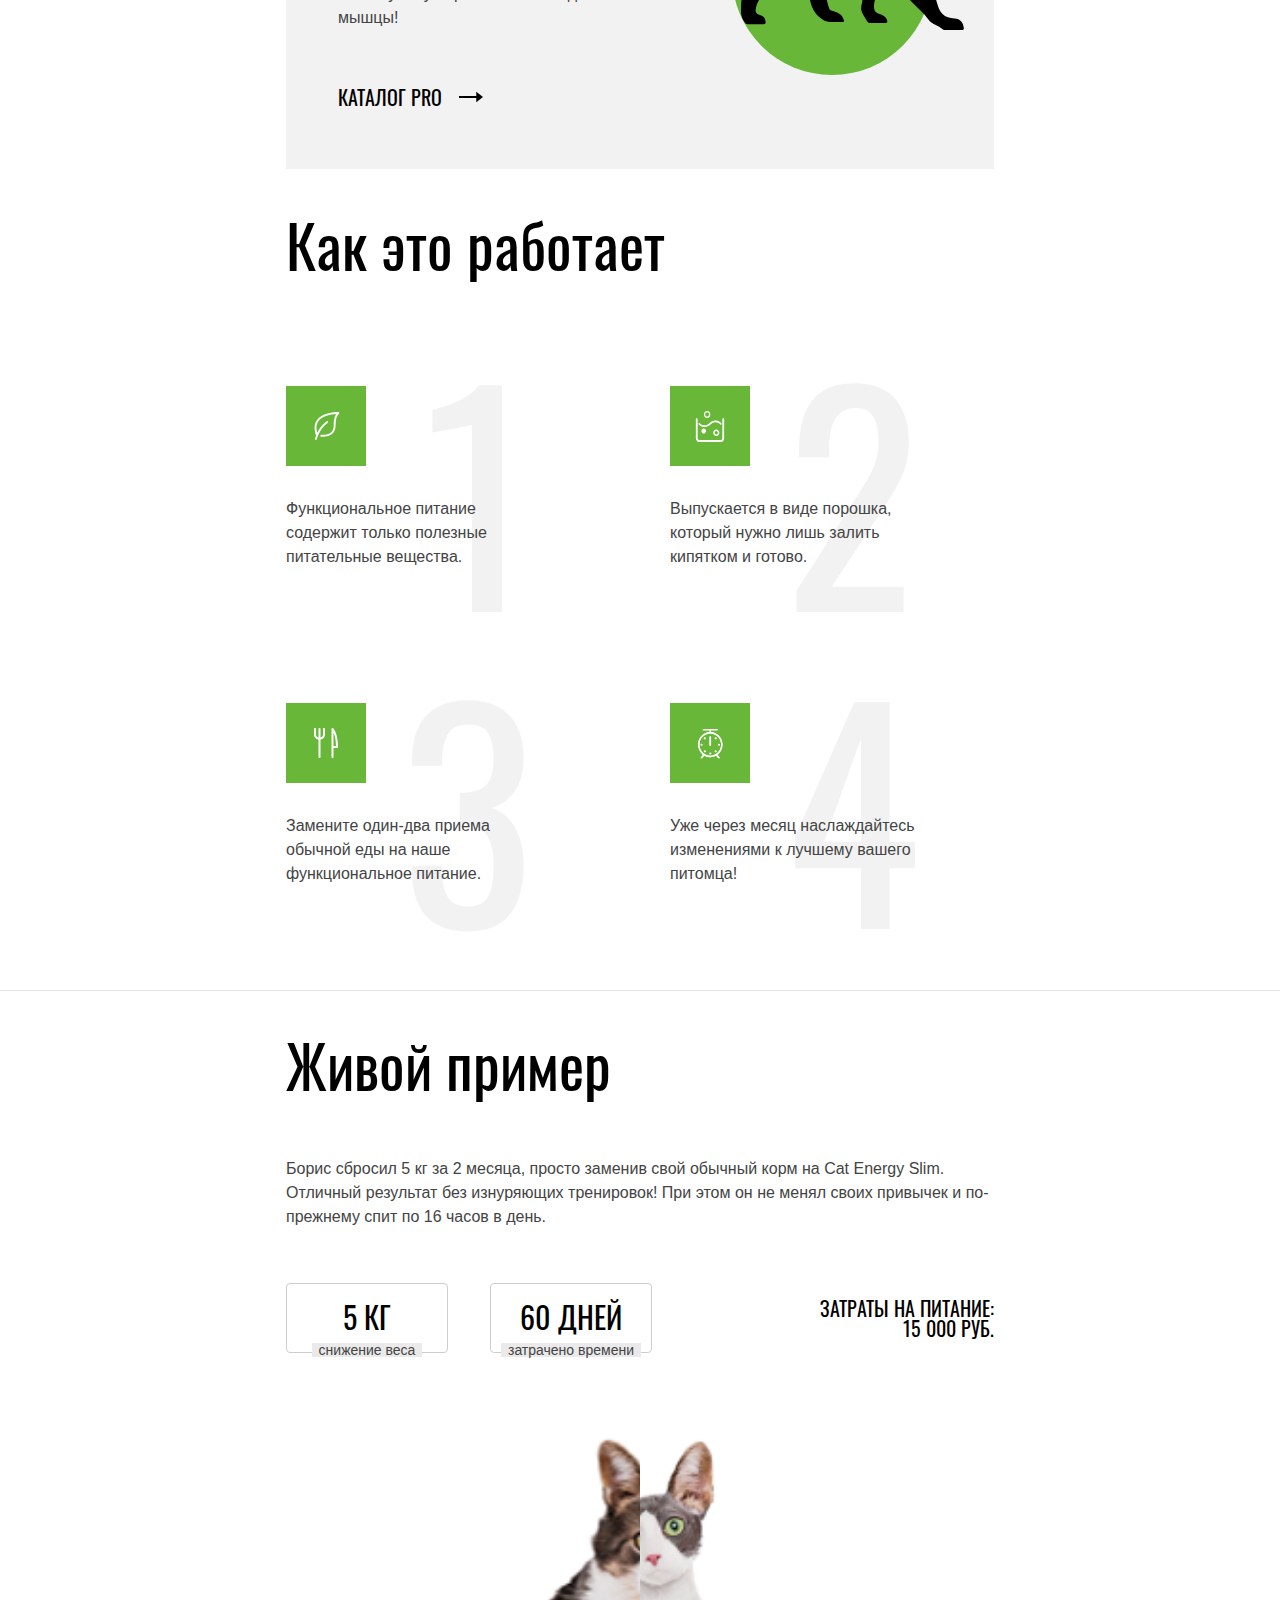
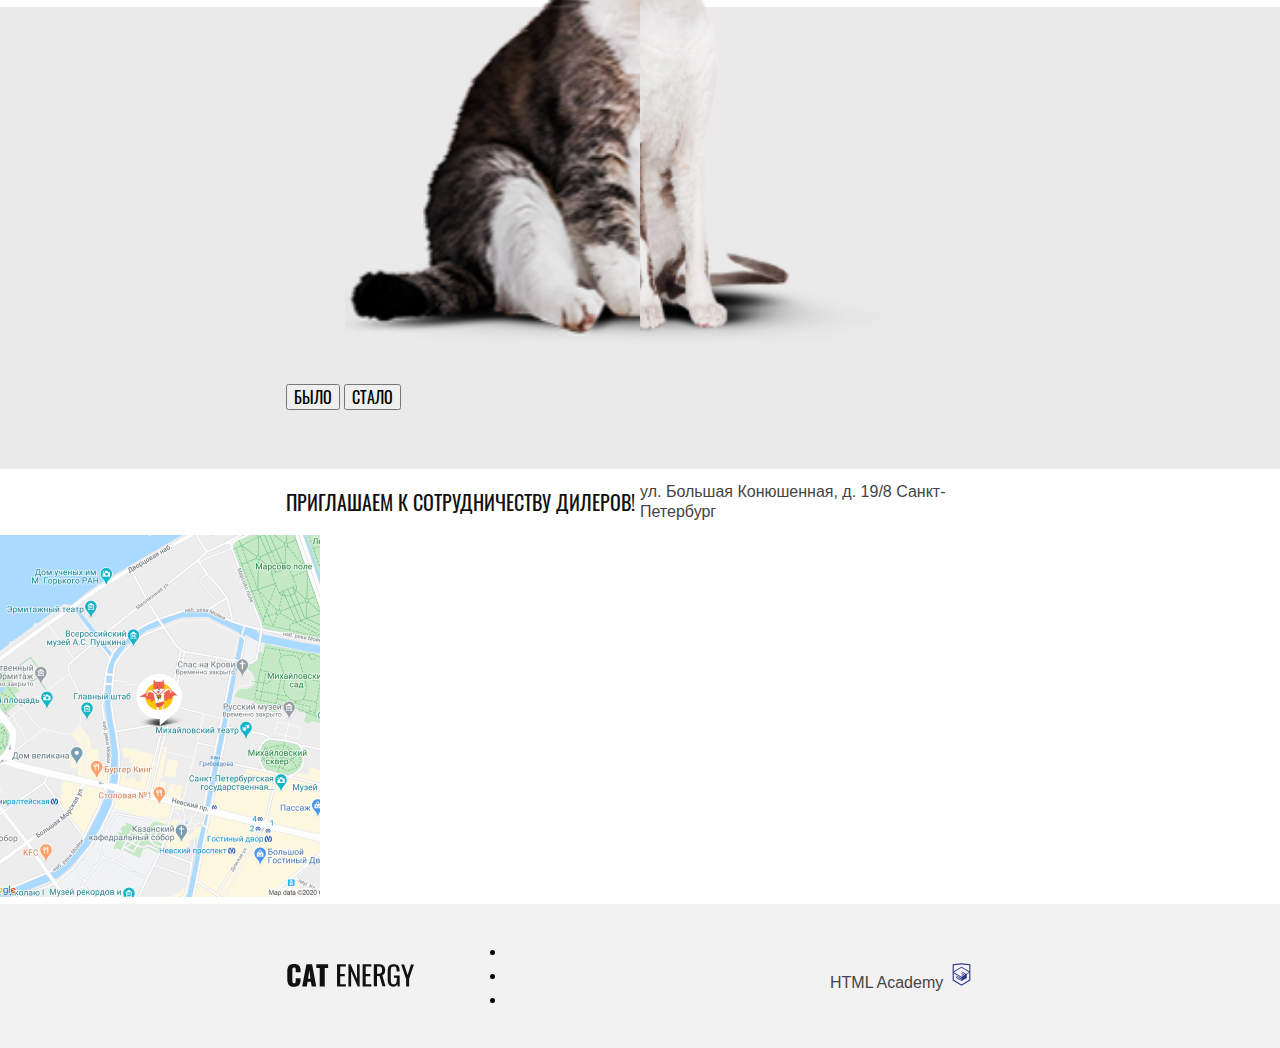
==== commit 850a1504: "Full css & adaptive section example without range" ====
--- a/source/index.html
+++ b/source/index.html
@@ -94,20 +94,31 @@
           <h2 class="example__title">Живой пример</h2>
           <p class="example__text">Борис сбросил 5 кг за 2 месяца, просто заменив свой обычный корм на Cat Energy Slim. Отличный результат без изнуряющих тренировок! При этом он не менял своих привычек и по-прежнему спит по 16 часов в день.</p>
           <dl class="example__list">
-            <dt class="example__item-title">снижение веса</dt>
-            <dd class="example__item-definition">5 КГ</dd>
-
-            <dt class="example__item-title">затрачено времени</dt>
-            <dd class="example__item-definition">60 ДНЕЙ</dd>
+            <div class="example__item">
+              <dt class="example__item-title">снижение веса</dt>
+              <dd class="example__item-definition">5 КГ</dd>
+            </div>
+            <div class="example__item">
+              <dt class="example__item-title">затрачено времени</dt>
+              <dd class="example__item-definition">60 ДНЕЙ</dd>
+            </div>
           </dl>
 
-          <p class="example__spending">Затраты на питание: 15 000 РУБ.</p>
+          <p class="example__spending">
+            <span>Затраты на питание:</span>
+            <span>15&nbsp;000&nbsp;руб.</span>
+          </p>
         </div>
 
         <div class="example__view">
           <div class="example__images">
-            <img class="example__image" src="img/before-mobile.png" width="280" height="232" alt="Кот до употребления корма: выглядит ленивым, толстым и страшным">
-            <img  class="example__image" src="img/after-mobile.png" width="280" height="232" alt="Кот после употребления корма: выглядит молодым, худым и бодрым">
+            <div class="example__image example__image--before example__images--active">
+              <img src="img/before-mobile.png" width="280" height="232" alt="Кот до употребления корма: выглядит ленивым, толстым и страшным">
+            </div>
+            <div class="example__image example__image--after">
+              <img src="img/after-mobile.png" width="280" height="232" alt="Кот после употребления корма: выглядит молодым, худым и бодрым">
+            </div>
+
           </div>
 
           <div class="example__range range">
--- a/source/css/style.css
+++ b/source/css/style.css
@@ -620,18 +620,50 @@
 }
 
 .example {
-  padding: 20px;
+  padding: 25px 0 40px;
   background-color: #eaeaea;
+}
+@media (min-width: 768px) {
+  .example {
+    padding: 43px 0 58px;
+    background-image: linear-gradient(to top, #eaeaea 462px, #ffffff 462px);
+  }
+}
+@media (min-width: 1300px) {
+  .example {
+    padding: 0 0 68px;
+  }
 }
 
 @media (min-width: 1300px) {
   .example__container {
     display: grid;
     grid-template-columns: 1fr 1fr;
+    gap: 80px;
+  }
+}
+
+.example__content {
+  margin-bottom: 40px;
+}
+@media (min-width: 768px) {
+  .example__content {
+    margin-bottom: 85px;
+    display: grid;
+    grid-template-columns: 366px 1fr;
+    column-gap: 32px;
+  }
+}
+@media (min-width: 1300px) {
+  .example__content {
+    margin-bottom: 0;
+    grid-template-columns: 366px 70px 1fr;
   }
 }
 
 .example__title {
+  margin: 0;
+  margin-bottom: 40px;
   font-family: "Oswald", "Arial", sans-serif;
   font-weight: 400;
   font-size: 36px;
@@ -639,25 +671,72 @@
 }
 @media (min-width: 768px) {
   .example__title {
+    grid-column: 1/-1;
+    margin-bottom: 63px;
     font-size: 60px;
     line-height: 1;
   }
 }
+@media (min-width: 1300px) {
+  .example__title {
+    margin-bottom: 146px;
+  }
+}
 
 .example__text {
+  margin: 0;
+  margin-bottom: 20px;
   color: #444444;
 }
+@media (min-width: 768px) {
+  .example__text {
+    margin-bottom: 54px;
+    grid-column: 1/-1;
+  }
+}
+@media (min-width: 1300px) {
+  .example__text {
+    margin-bottom: 69px;
+    grid-column: 1/-2;
+  }
+}
 
 .example__list {
+  margin: 0;
+  padding: 0;
+  margin-bottom: 34px;
   text-align: center;
+  display: grid;
+  grid-template-columns: 1fr 1fr;
+  gap: 32px;
 }
 @media (min-width: 768px) {
   .example__list {
-    text-align: left;
-  }
+    margin-bottom: 0;
+    column-gap: 42px;
+  }
+}
+@media (min-width: 1300px) {
+  .example__list {
+    grid-column: 1/2;
+    margin-bottom: 60px;
+  }
+}
+
+.example__item {
+  padding: 14px 5px 0;
+  display: flex;
+  flex-direction: column-reverse;
+  align-items: center;
+  border: 1px solid #cdcdcd;
+  border-radius: 4px;
 }
 
 .example__item-title {
+  margin-bottom: -14px;
+  padding: 0 5px;
+  width: 87px;
+  background-color: #eaeaea;
   font-family: "Arial", sans-serif;
   font-weight: 400;
   font-size: 12px;
@@ -667,11 +746,16 @@
 }
 @media (min-width: 768px) {
   .example__item-title {
+    margin-bottom: -5px;
+    padding: 0 7px;
+    width: auto;
     font-size: 14px;
   }
 }
 
 .example__item-definition {
+  margin: 0;
+  margin-bottom: 8px;
   font-family: "Oswald", "Arial", sans-serif;
   font-weight: 400;
   font-size: 24px;
@@ -686,6 +770,7 @@
 }
 
 .example__spending {
+  margin: 0;
   font-family: "Oswald", "Arial", sans-serif;
   font-weight: 400;
   font-size: 14px;
@@ -695,9 +780,68 @@
 }
 @media (min-width: 768px) {
   .example__spending {
+    padding-left: 50px;
+    align-self: center;
     font-size: 20px;
+    text-align: right;
+  }
+}
+@media (min-width: 1300px) {
+  .example__spending {
+    display: grid;
+    grid-template-columns: 1fr 42px 1fr;
+    padding-left: 0;
     text-align: left;
-  }
+    grid-column: 1/2;
+  }
+  .example__spending span:first-child {
+    grid-column: 1/3;
+  }
+  .example__spending span:last-child {
+    text-align: center;
+  }
+}
+
+.example__images {
+  margin-bottom: 15px;
+}
+@media (min-width: 768px) {
+  .example__images {
+    margin-bottom: 28px;
+    padding: 0 59px;
+    display: grid;
+    grid-template-columns: 50% 1fr;
+  }
+}
+@media (min-width: 1300px) {
+  .example__images {
+    padding: 0;
+  }
+}
+
+.example__image {
+  display: none;
+}
+@media (min-width: 768px) {
+  .example__image {
+    display: flex;
+    overflow: hidden;
+  }
+  .example__image img {
+    width: 594px;
+    height: 511px;
+    max-width: none;
+  }
+}
+
+@media (min-width: 768px) {
+  .example__image--after {
+    justify-content: end;
+  }
+}
+
+.example__images--active {
+  display: block;
 }
 
 .range__button {
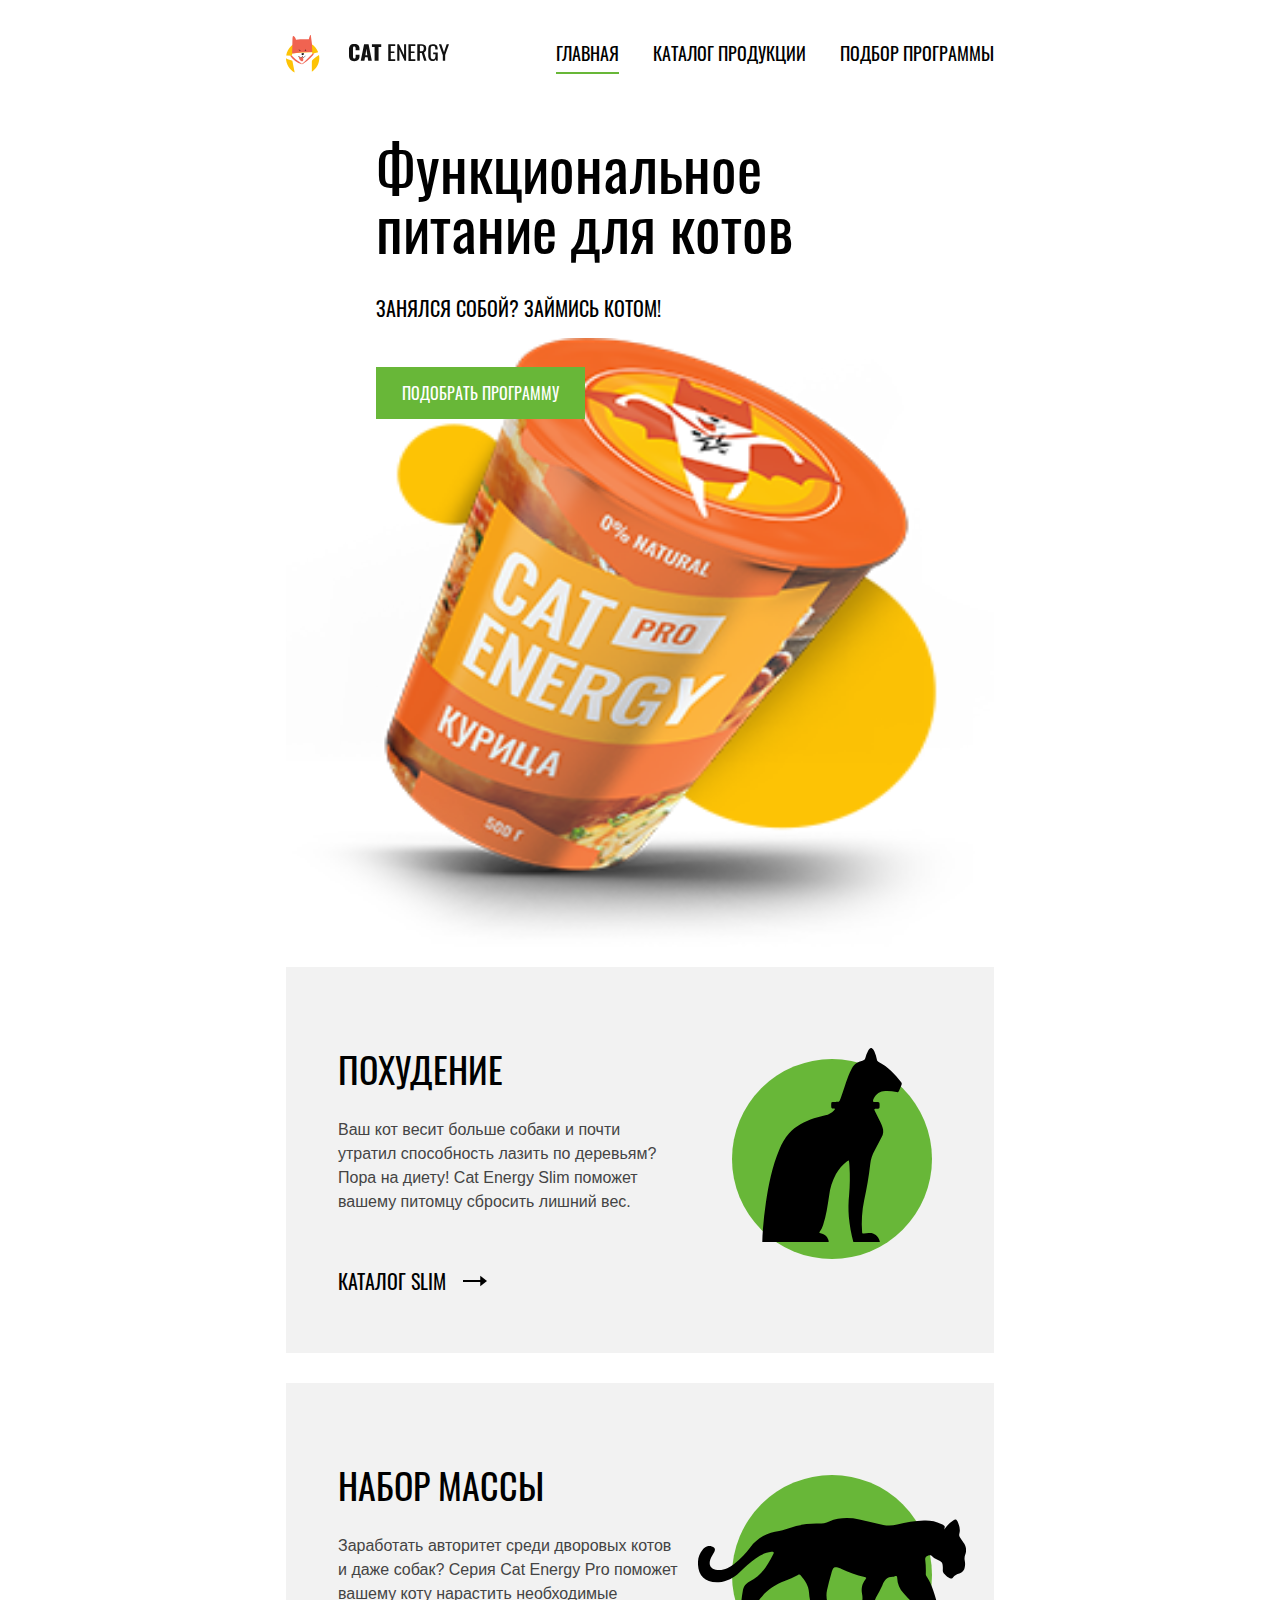
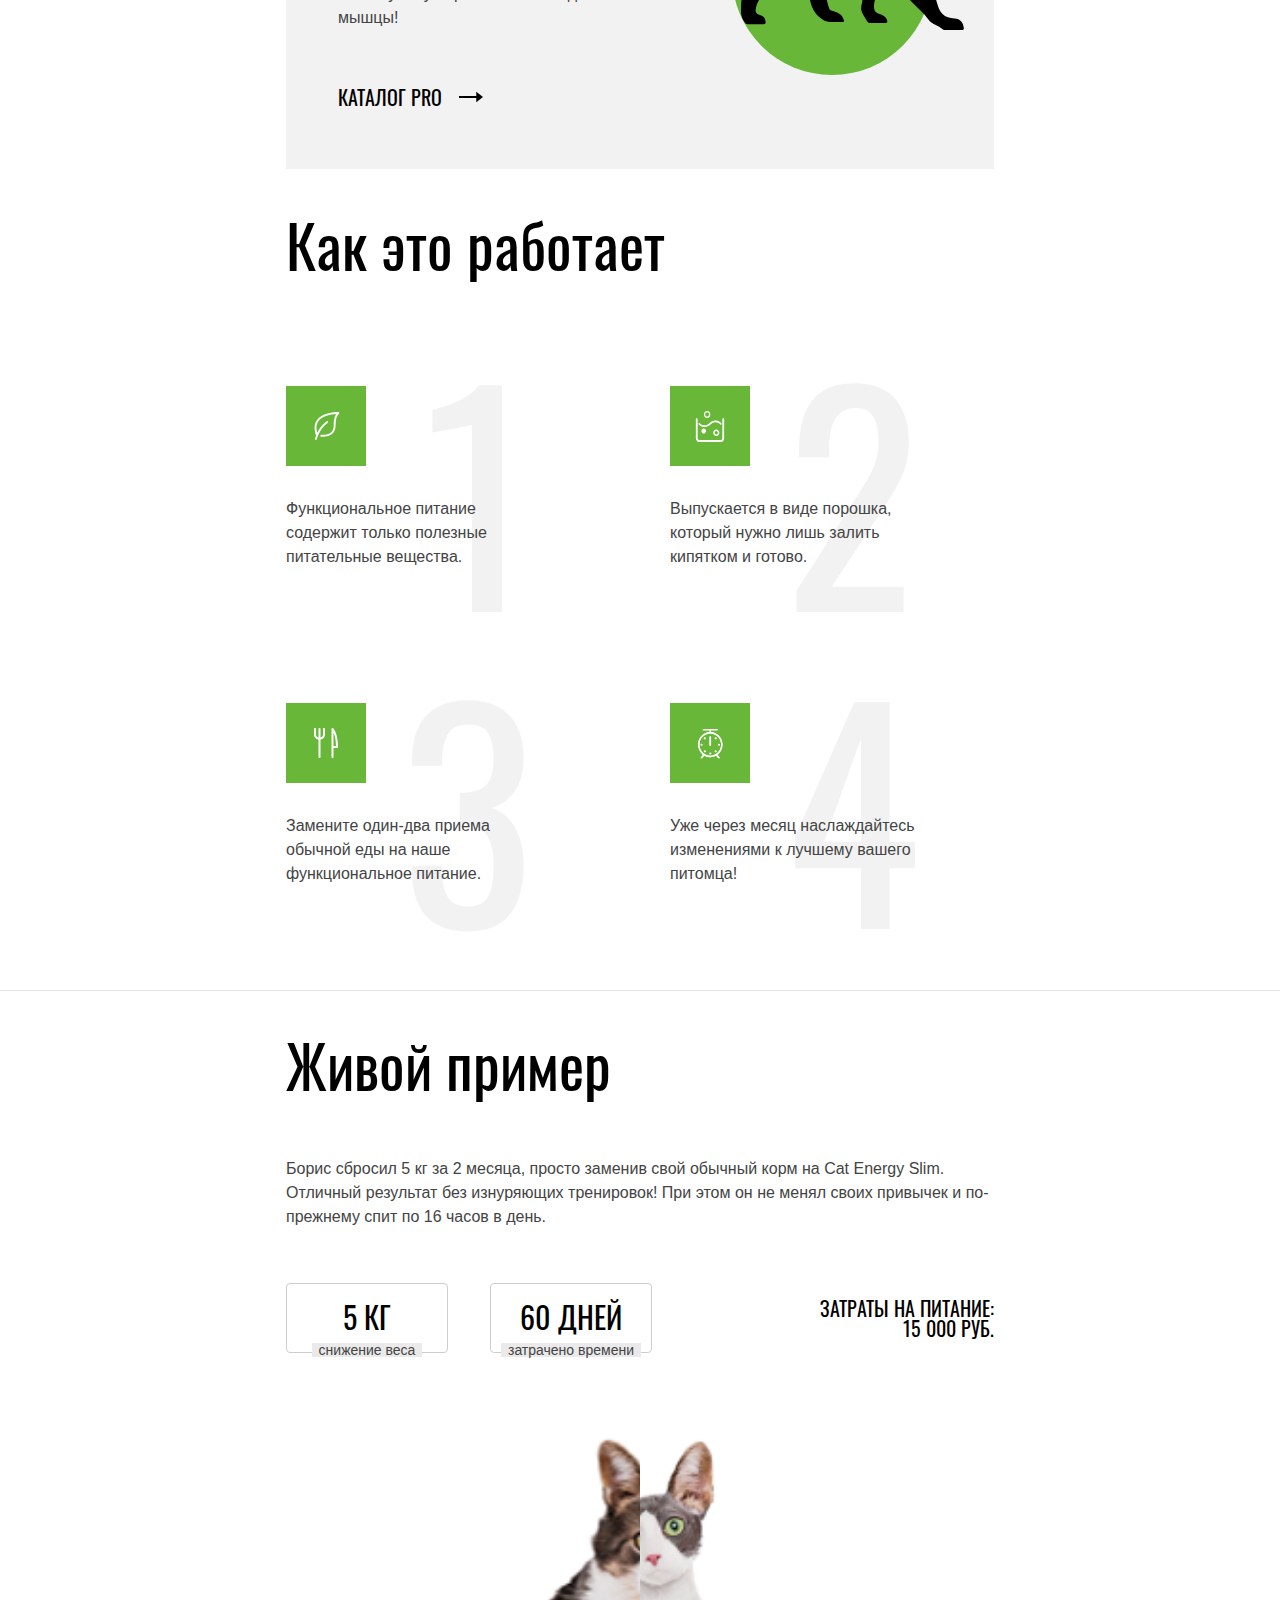
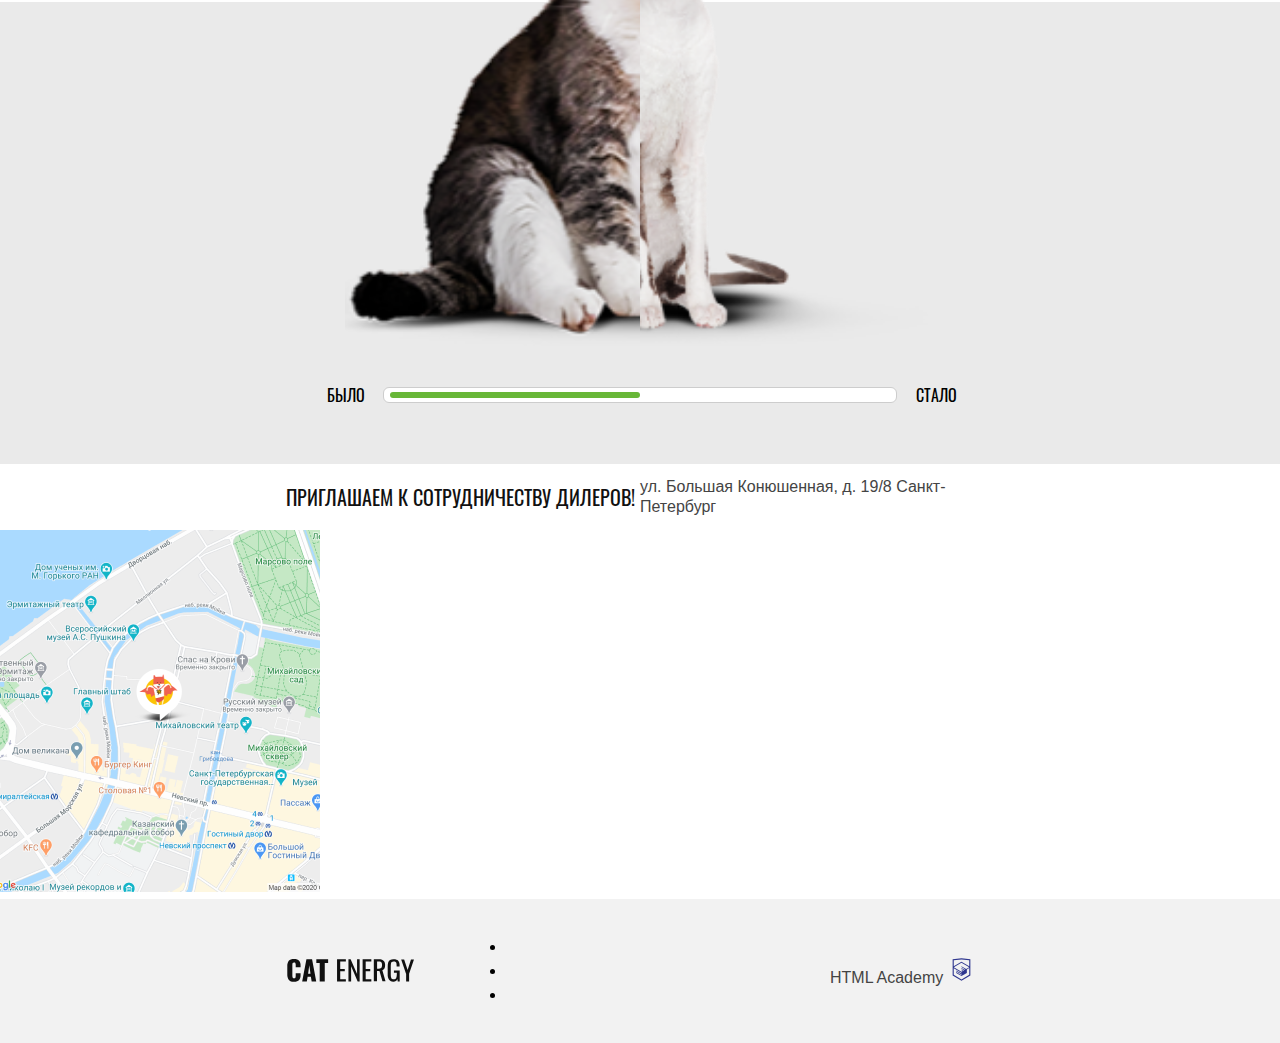
==== commit 08186e4e: "add css example range toggler for mobile" ====
--- a/source/index.html
+++ b/source/index.html
@@ -118,11 +118,11 @@
             <div class="example__image example__image--after">
               <img src="img/after-mobile.png" width="280" height="232" alt="Кот после употребления корма: выглядит молодым, худым и бодрым">
             </div>
-
           </div>
 
-          <div class="example__range range">
+          <div class="example__range range range--before">
             <button class="range__button" type="button">Было</button>
+            <div class="range__toggler"></div>
             <button class="range__button" type="button">Стало</button>
           </div>
         </div>
--- a/source/css/style.css
+++ b/source/css/style.css
@@ -844,12 +844,48 @@
   display: block;
 }
 
+.range {
+  display: grid;
+  align-items: center;
+  grid-template-columns: 49px 1fr 49px;
+  gap: 13px;
+  padding: 0 35px;
+}
+
+.range--before .range__toggler {
+  justify-content: flex-start;
+}
+
+.range--after .range__toggler {
+  justify-content: flex-end;
+}
+
 .range__button {
   font-family: "Oswald", "Arial", sans-serif;
   font-weight: 400;
   font-size: 16px;
   line-height: 20px;
-  text-transform: uppercase;
+  border: none;
+  background-color: #eaeaea;
+  text-transform: uppercase;
+}
+
+.range__toggler {
+  display: flex;
+  align-items: center;
+  padding: 4px 6px;
+  height: 16px;
+  border: 1px solid #cdcdcd;
+  border-radius: 6px;
+  background-color: #ffffff;
+}
+
+.range__toggler::after {
+  content: "";
+  height: 100%;
+  width: 50%;
+  background-color: #68b738;
+  border-radius: 6px;
 }
 
 .contacts__container {
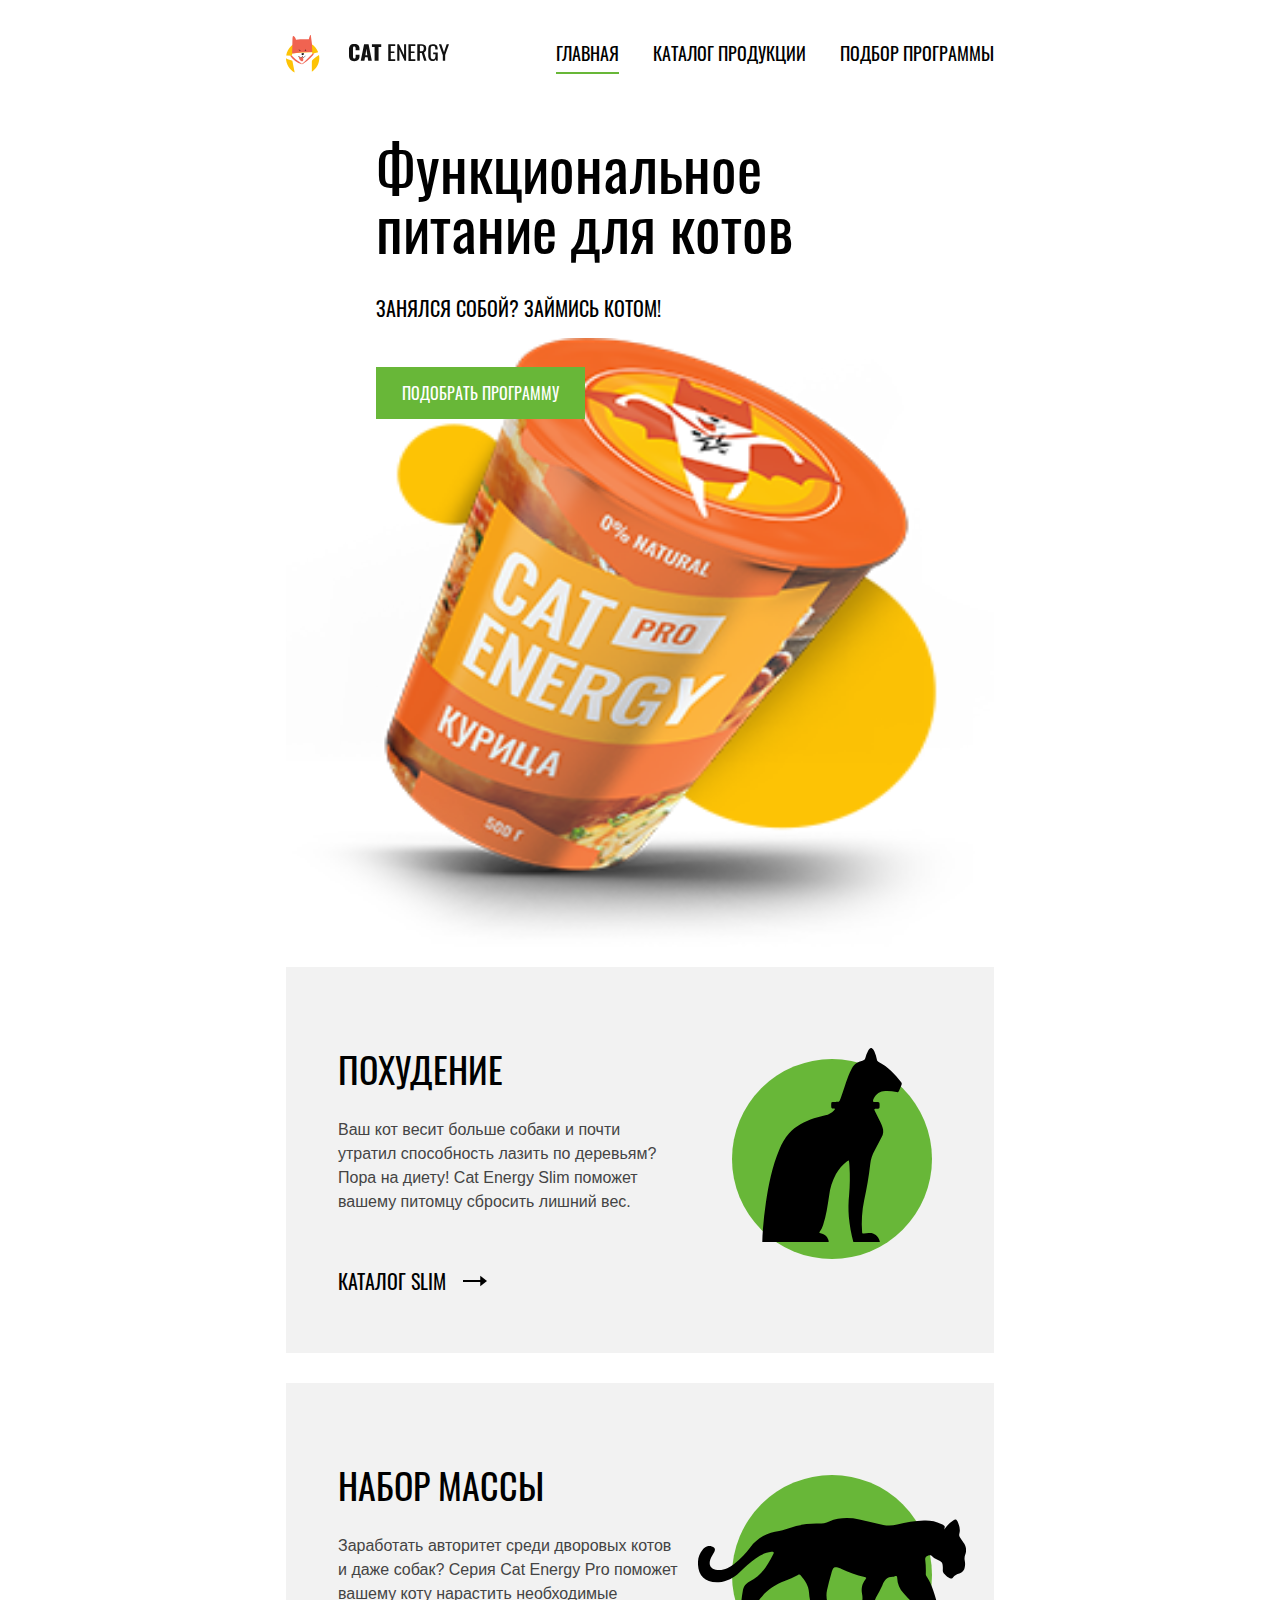
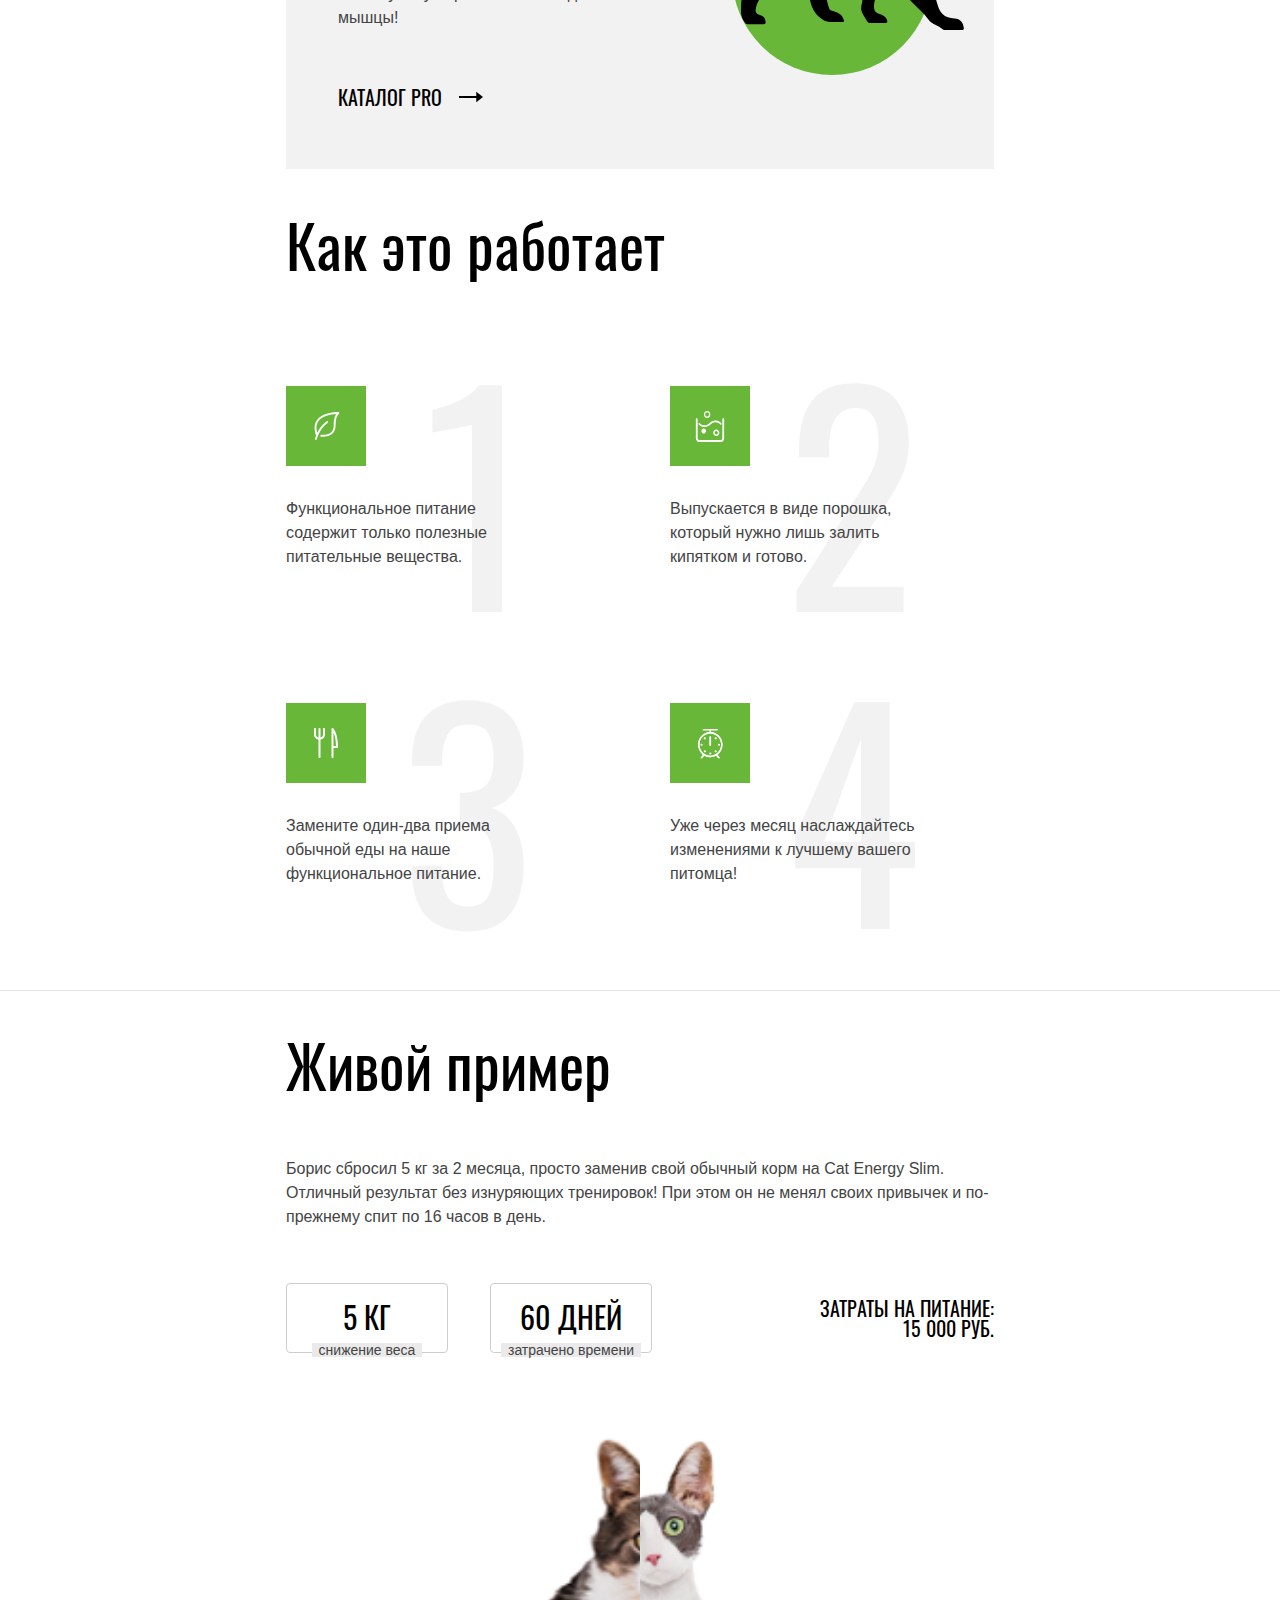
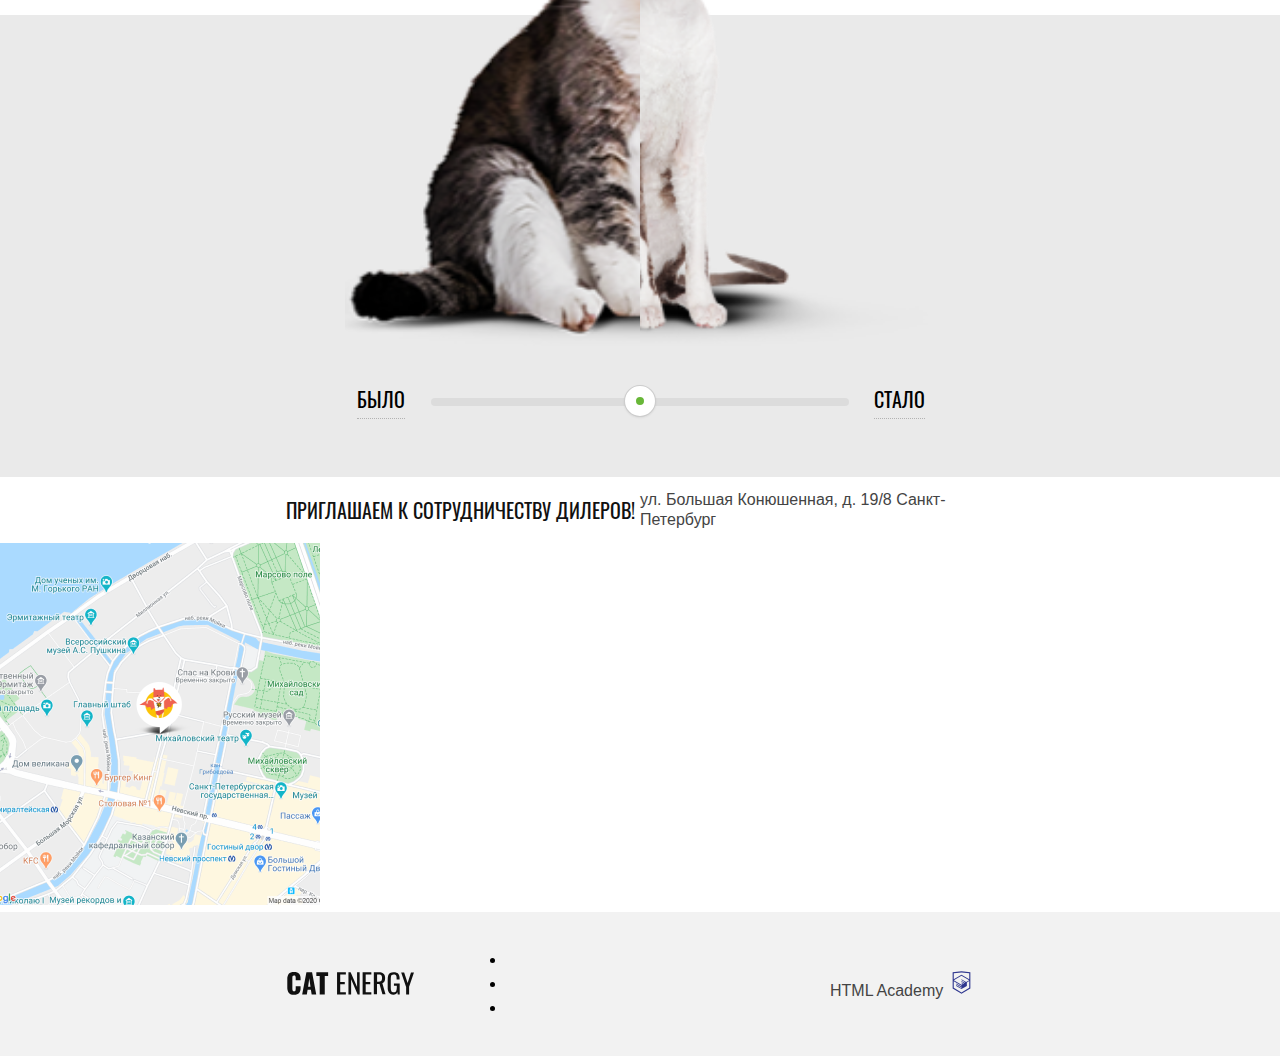
==== commit 9e5452a1: "add full css for example__range" ====
--- a/source/index.html
+++ b/source/index.html
@@ -112,7 +112,7 @@
 
         <div class="example__view">
           <div class="example__images">
-            <div class="example__image example__image--before example__images--active">
+            <div class="example__image example__image--before example__image--active">
               <img src="img/before-mobile.png" width="280" height="232" alt="Кот до употребления корма: выглядит ленивым, толстым и страшным">
             </div>
             <div class="example__image example__image--after">
@@ -123,6 +123,7 @@
           <div class="example__range range range--before">
             <button class="range__button" type="button">Было</button>
             <div class="range__toggler"></div>
+            <input class="range__bar" type="range" value="50" min="17" max="83">
             <button class="range__button" type="button">Стало</button>
           </div>
         </div>
--- a/source/css/style.css
+++ b/source/css/style.css
@@ -840,7 +840,7 @@
   }
 }
 
-.example__images--active {
+.example__image--active {
   display: block;
 }
 
@@ -851,23 +851,45 @@
   gap: 13px;
   padding: 0 35px;
 }
-
-.range--before .range__toggler {
-  justify-content: flex-start;
-}
-
-.range--after .range__toggler {
-  justify-content: flex-end;
+@media (min-width: 768px) {
+  .range {
+    grid-template-columns: 70px 1fr 70px;
+    padding: 0 60px;
+  }
+}
+@media (min-width: 1300px) {
+  .range {
+    padding: 0;
+  }
 }
 
 .range__button {
+  display: block;
+  padding: 0 2px 2px;
   font-family: "Oswald", "Arial", sans-serif;
   font-weight: 400;
   font-size: 16px;
   line-height: 20px;
+  text-transform: uppercase;
+  text-align: center;
   border: none;
-  background-color: #eaeaea;
-  text-transform: uppercase;
+  background-color: transparent;
+}
+@media (min-width: 768px) {
+  .range__button {
+    font-size: 20px;
+    line-height: 30px;
+    padding: 0;
+    padding-bottom: 4px;
+    justify-self: center;
+    border-bottom: 1px dotted rgba(0, 0, 0, 0.24);
+  }
+  .range__button:hover {
+    border-bottom: 1px solid rgba(0, 0, 0, 0.4);
+  }
+  .range__button:active {
+    border-bottom-color: transparent;
+  }
 }
 
 .range__toggler {
@@ -879,12 +901,84 @@
   border-radius: 6px;
   background-color: #ffffff;
 }
-
 .range__toggler::after {
   content: "";
   height: 100%;
   width: 50%;
   background-color: #68b738;
+  border-radius: 6px;
+}
+.range--before .range__toggler {
+  justify-content: flex-start;
+}
+.range--after .range__toggler {
+  justify-content: flex-end;
+}
+@media (min-width: 768px) {
+  .range__toggler {
+    display: none;
+  }
+}
+
+.range__bar {
+  -webkit-appearance: none;
+          appearance: none;
+  background-color: transparent;
+}
+@media (max-width: 767px) {
+  .range__bar {
+    display: none;
+  }
+}
+
+.range__bar::-moz-range-thumb {
+  width: 30px;
+  height: 30px;
+  padding: 0;
+  box-sizing: border-box;
+  background-color: #68b738;
+  border: 11px solid #ffffff;
+  border-radius: 50%;
+  box-shadow: 0 0 0 1px #cdcdcd, 0 1px 3px rgba(0, 0, 0, 0.16);
+  cursor: pointer;
+}
+.range__bar::-moz-range-thumb:hover {
+  box-shadow: 0 0 0 1px #cdcdcd, 0 2px 4px rgba(0, 0, 0, 0.19);
+}
+.range__bar::-moz-range-thumb:active {
+  box-shadow: 0 0 0 1px #68b738, 0 3px 5px rgba(0, 0, 0, 0.2);
+}
+
+.range__bar::-webkit-slider-thumb {
+  -webkit-appearance: none;
+          appearance: none;
+  width: 30px;
+  height: 30px;
+  padding: 0;
+  margin-top: -12px;
+  box-sizing: border-box;
+  background-color: #68b738;
+  border: 11px solid #ffffff;
+  border-radius: 50%;
+  box-shadow: 0 0 0 1px #cdcdcd, 0 1px 3px rgba(0, 0, 0, 0.16);
+  cursor: pointer;
+}
+.range__bar::-webkit-slider-thumb:hover {
+  box-shadow: 0 0 0 1px #cdcdcd, 0 2px 4px rgba(0, 0, 0, 0.19);
+}
+.range__bar::-webkit-slider-thumb:active {
+  box-shadow: 0 0 0 1px #68b738, 0 3px 5px rgba(0, 0, 0, 0.2);
+}
+
+.range__bar::-moz-range-track {
+  height: 8px;
+  background-color: #dcdcdc;
+  border-radius: 6px;
+}
+
+.range__bar::-webkit-slider-runnable-track {
+  height: 8px;
+  background-color: #dcdcdc;
   border-radius: 6px;
 }
 
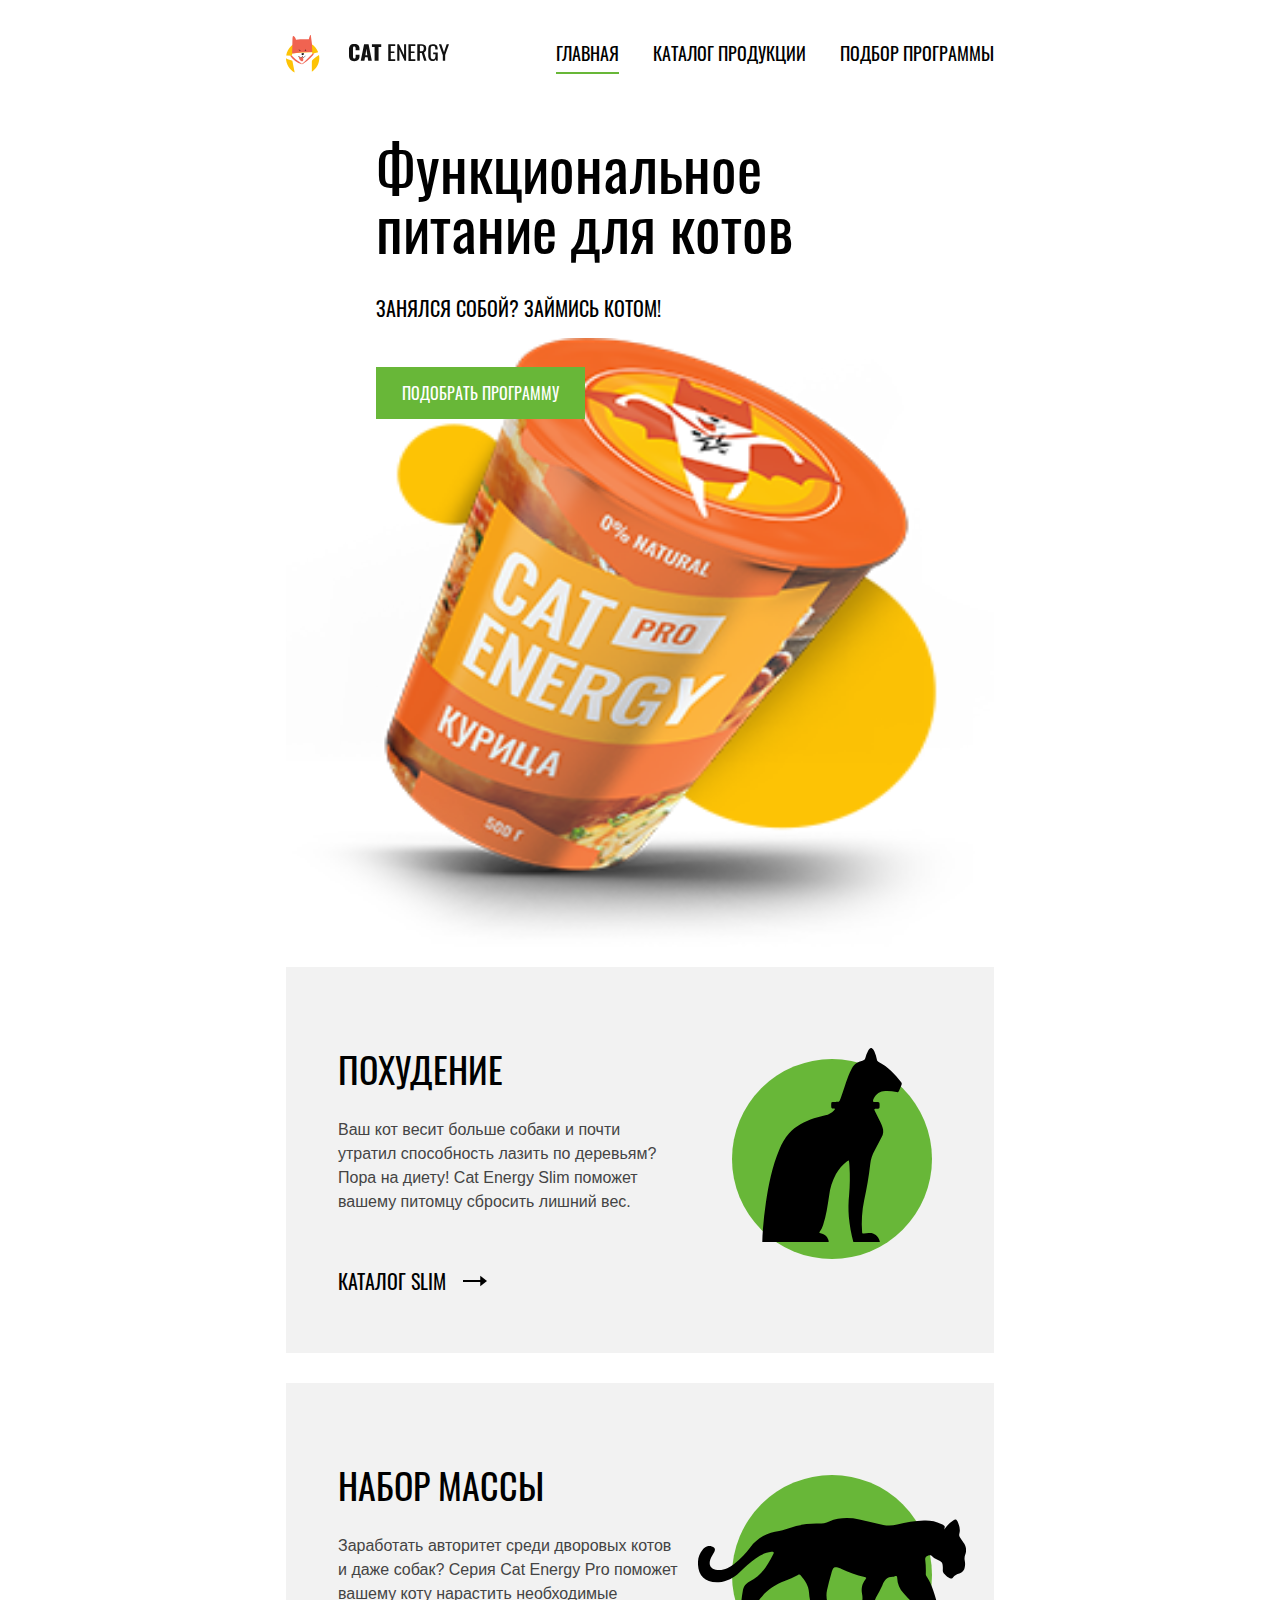
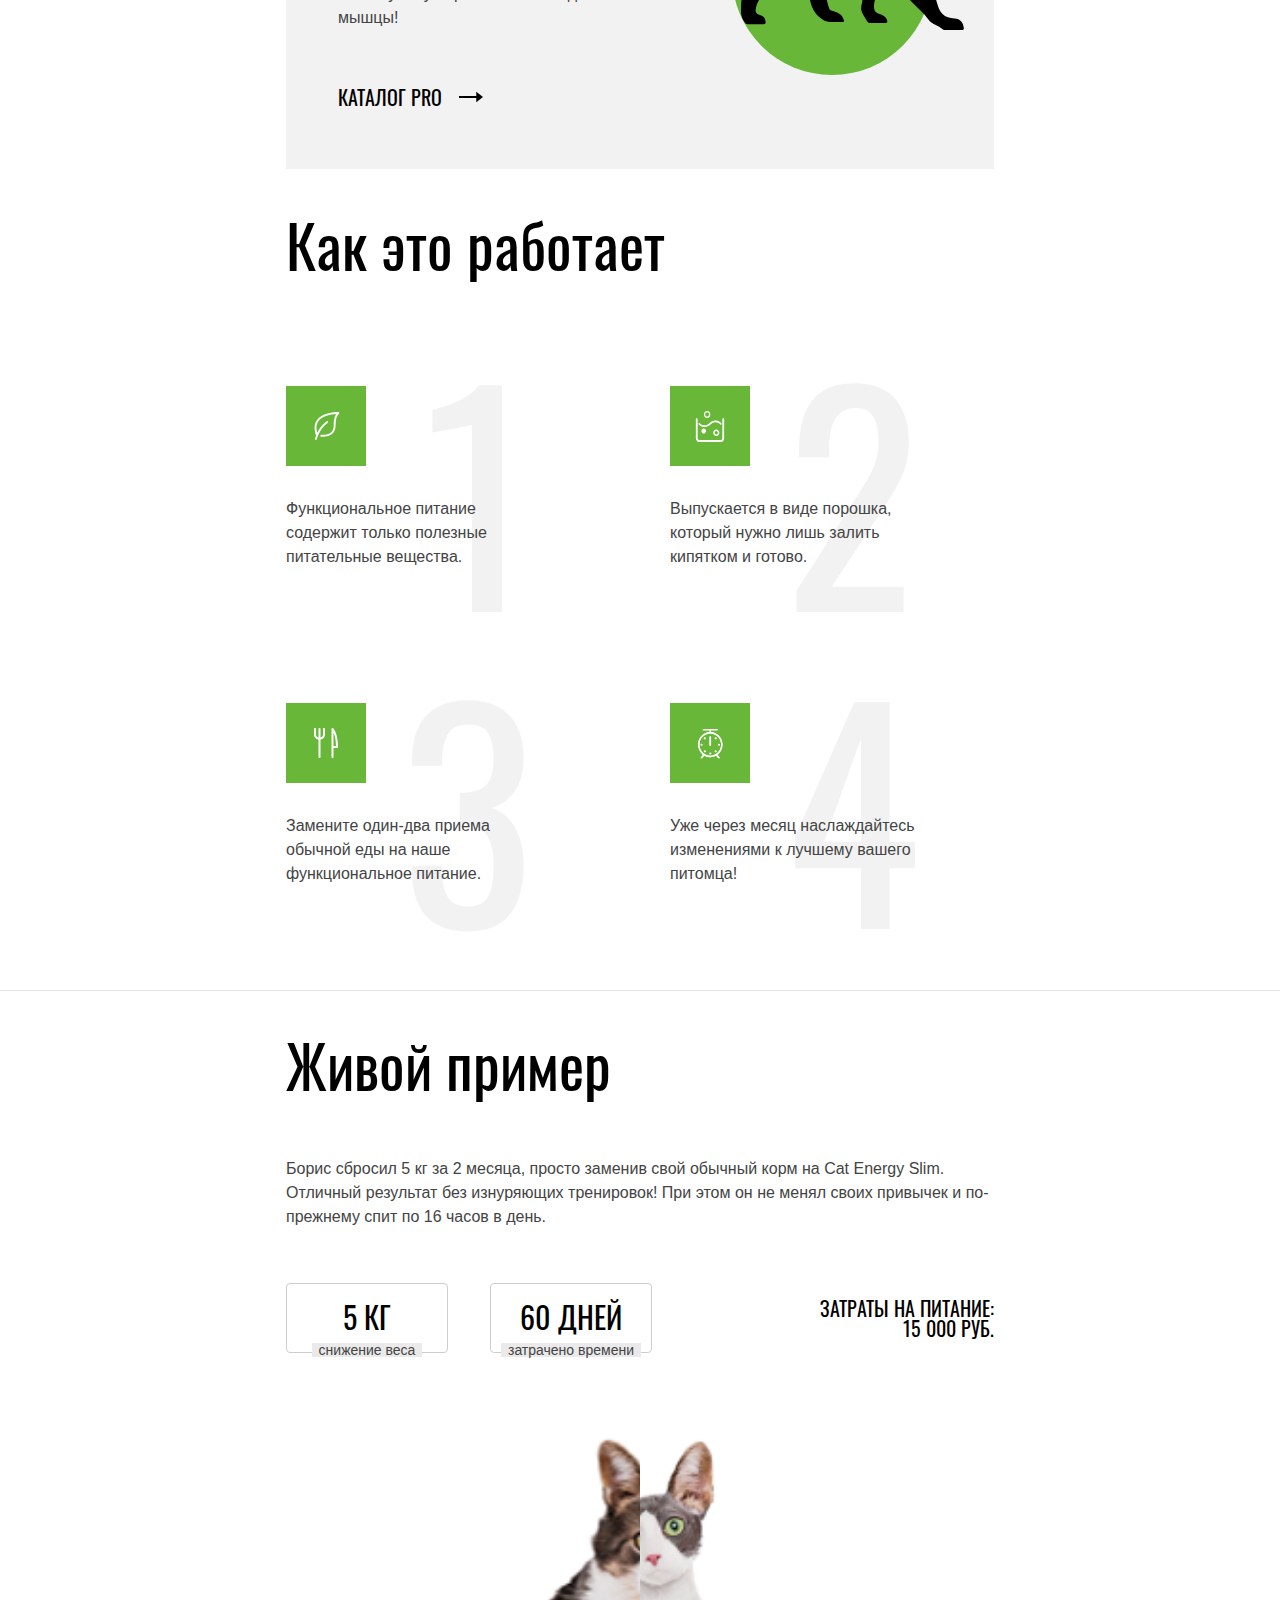
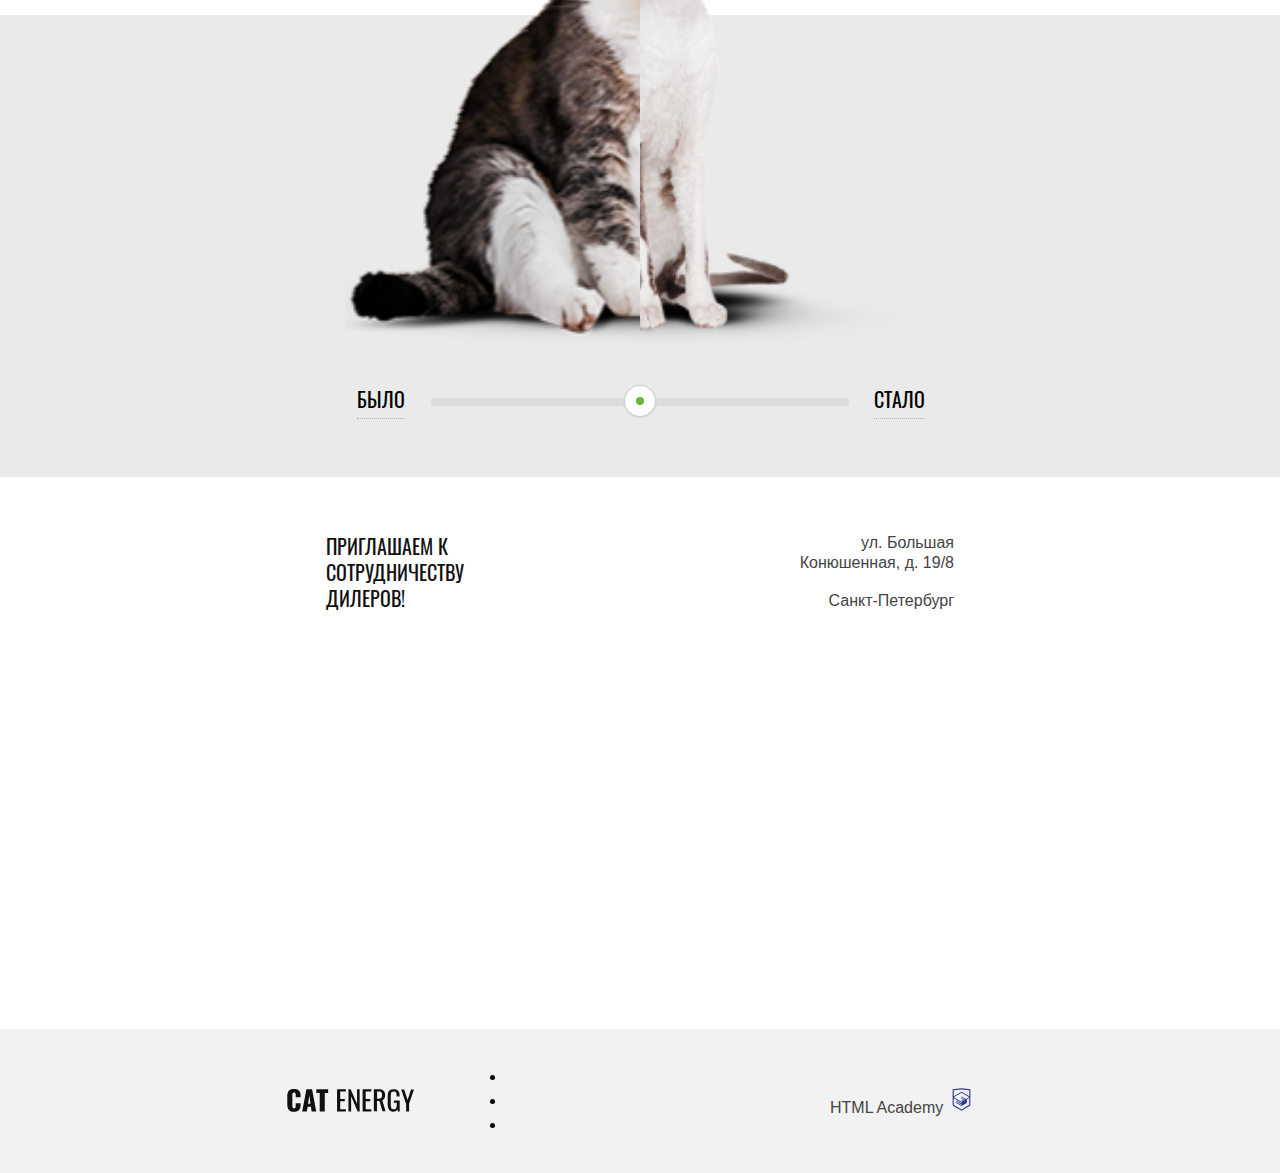
==== commit 68b492df: "Add full css for contacts (adaptive)" ====
--- a/source/index.html
+++ b/source/index.html
@@ -132,11 +132,14 @@
 
     <footer class="page-main__footer contacts">
       <h2 class="visually-hidden">Контакты</h2>
-      <div class="contacts__container container">
+      <div class="contacts__container">
         <p class="contacts__text">Приглашаем к сотрудничеству дилеров!</p>
-        <address class="contacts__address">ул. Большая Конюшенная, д. 19/8 Санкт-Петербург</address>
+        <p class="contacts__address">
+          <span>ул. Большая Конюшенная, д. 19/8</span>
+          <span>Санкт-Петербург</span>
+        </p>
       </div>
-      <img src="img/map.png" width="320" height="362" alt="Карта к нашему офису">
+      <iframe class="contacts__map" src="https://yandex.ru/map-widget/v1/?um=constructor%3Ad224644410c55b2ed14431db75f96f5f9b20f7bae6f613c488ede772f53925b8&amp;source=constructor"></iframe>
     </footer>
 
   </main>
--- a/source/css/style.css
+++ b/source/css/style.css
@@ -982,13 +982,48 @@
   border-radius: 6px;
 }
 
+@media (min-width: 1300px) {
+  .contacts {
+    min-height: 400px;
+    position: relative;
+    display: grid;
+    grid-template-columns: 1220px;
+    align-items: center;
+    justify-content: center;
+  }
+}
+
 .contacts__container {
+  padding: 26px 0;
+  width: 280px;
+  margin-left: auto;
+  margin-right: auto;
   display: grid;
   grid-template-columns: 1fr 1fr;
-  align-items: center;
+  gap: 2px;
+}
+@media (min-width: 768px) {
+  .contacts__container {
+    width: 708px;
+    display: grid;
+    padding: 56px 40px;
+    grid-template-columns: 172px 172px;
+    justify-content: space-between;
+  }
+}
+@media (min-width: 1300px) {
+  .contacts__container {
+    position: relative;
+    z-index: 1;
+    margin: 0;
+    padding: 56px 80px;
+    width: 565px;
+    background-color: #ffffff;
+  }
 }
 
 .contacts__text {
+  margin: 0;
   font-family: "Oswald", "Arial", sans-serif;
   font-weight: 400;
   font-size: 16px;
@@ -1004,6 +1039,7 @@
 }
 
 .contacts__address {
+  margin: 0;
   font-size: 14px;
   line-height: 20px;
   color: #444444;
@@ -1011,7 +1047,34 @@
 }
 @media (min-width: 768px) {
   .contacts__address {
+    display: flex;
+    flex-direction: column;
+    justify-content: space-between;
+    text-align: right;
     font-size: 16px;
+  }
+}
+@media (min-width: 1300px) {
+  .contacts__address {
+    text-align: left;
+    font-size: 16px;
+  }
+}
+
+.contacts__map {
+  display: block;
+  width: 100%;
+  height: 362px;
+  border: none;
+}
+@media (min-width: 1300px) {
+  .contacts__map {
+    position: absolute;
+    left: 0;
+    right: 0;
+    top: 0;
+    bottom: 0;
+    height: 400px;
   }
 }
 
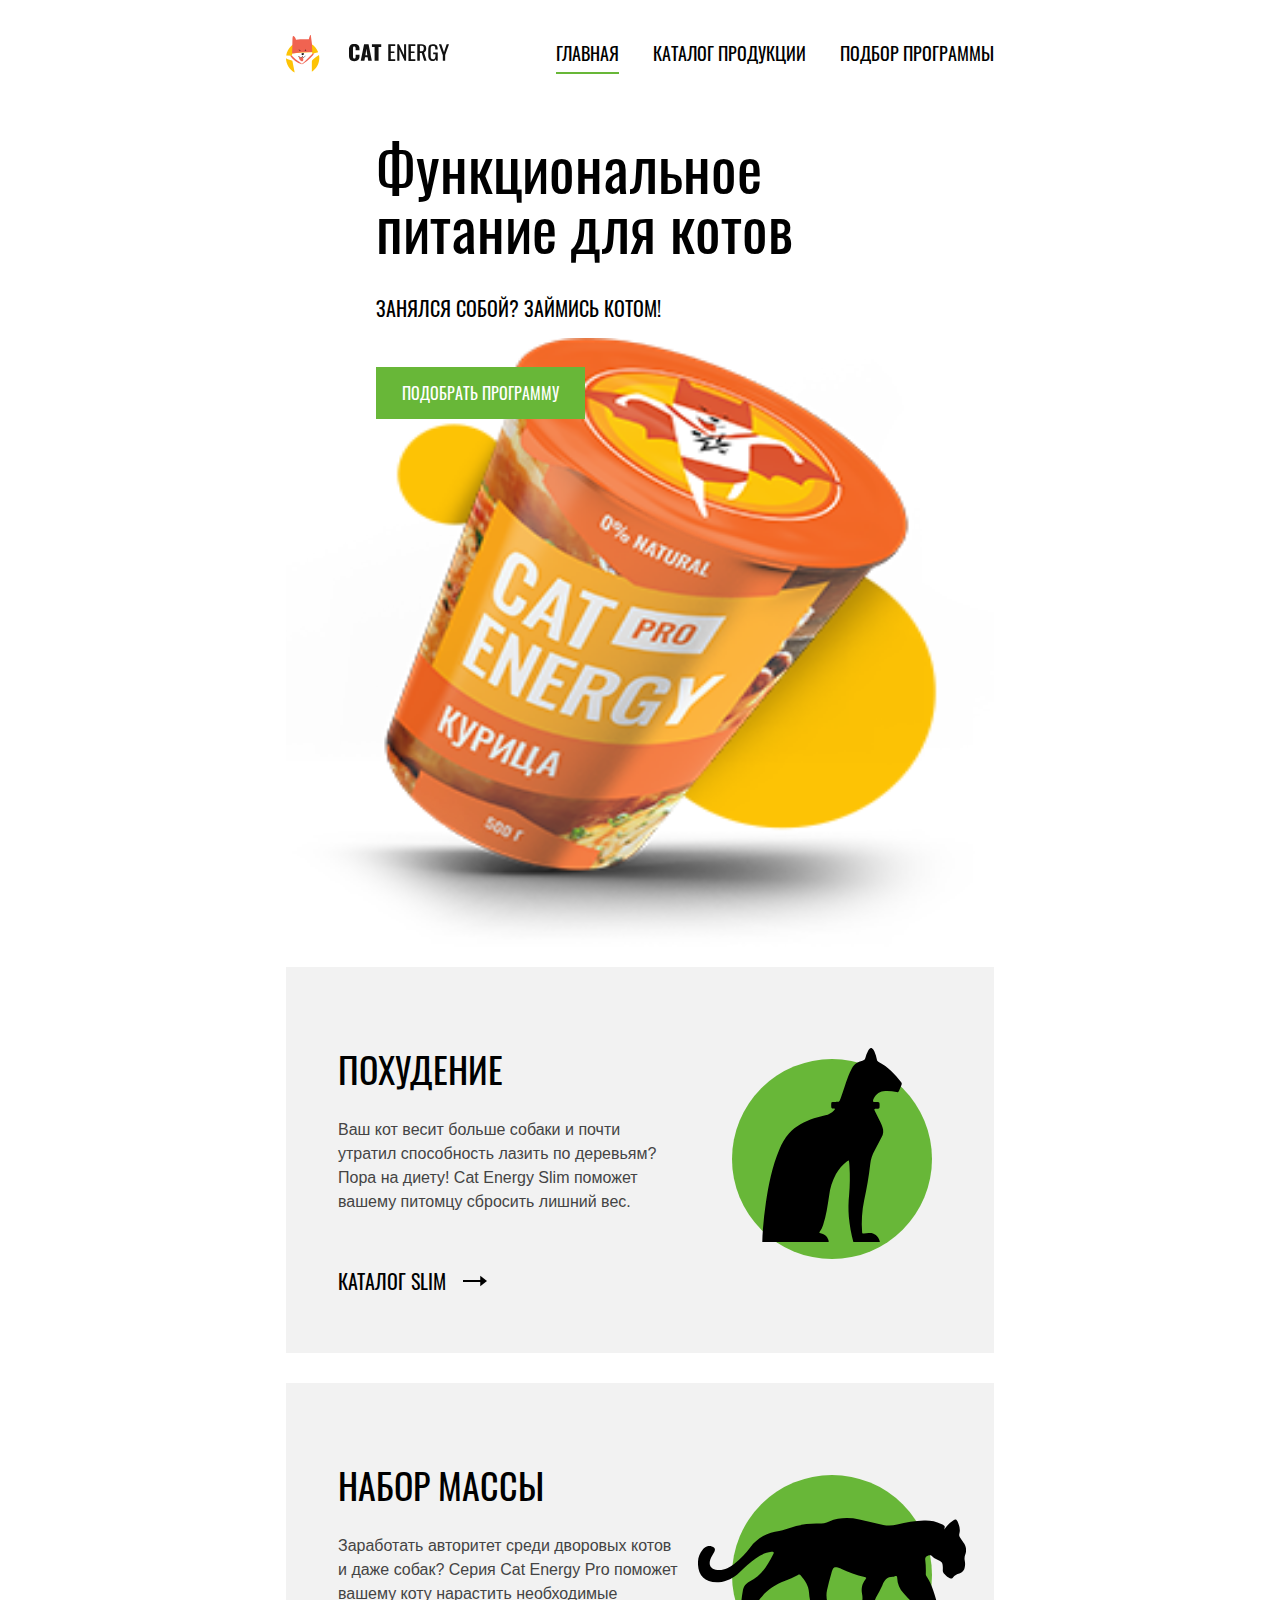
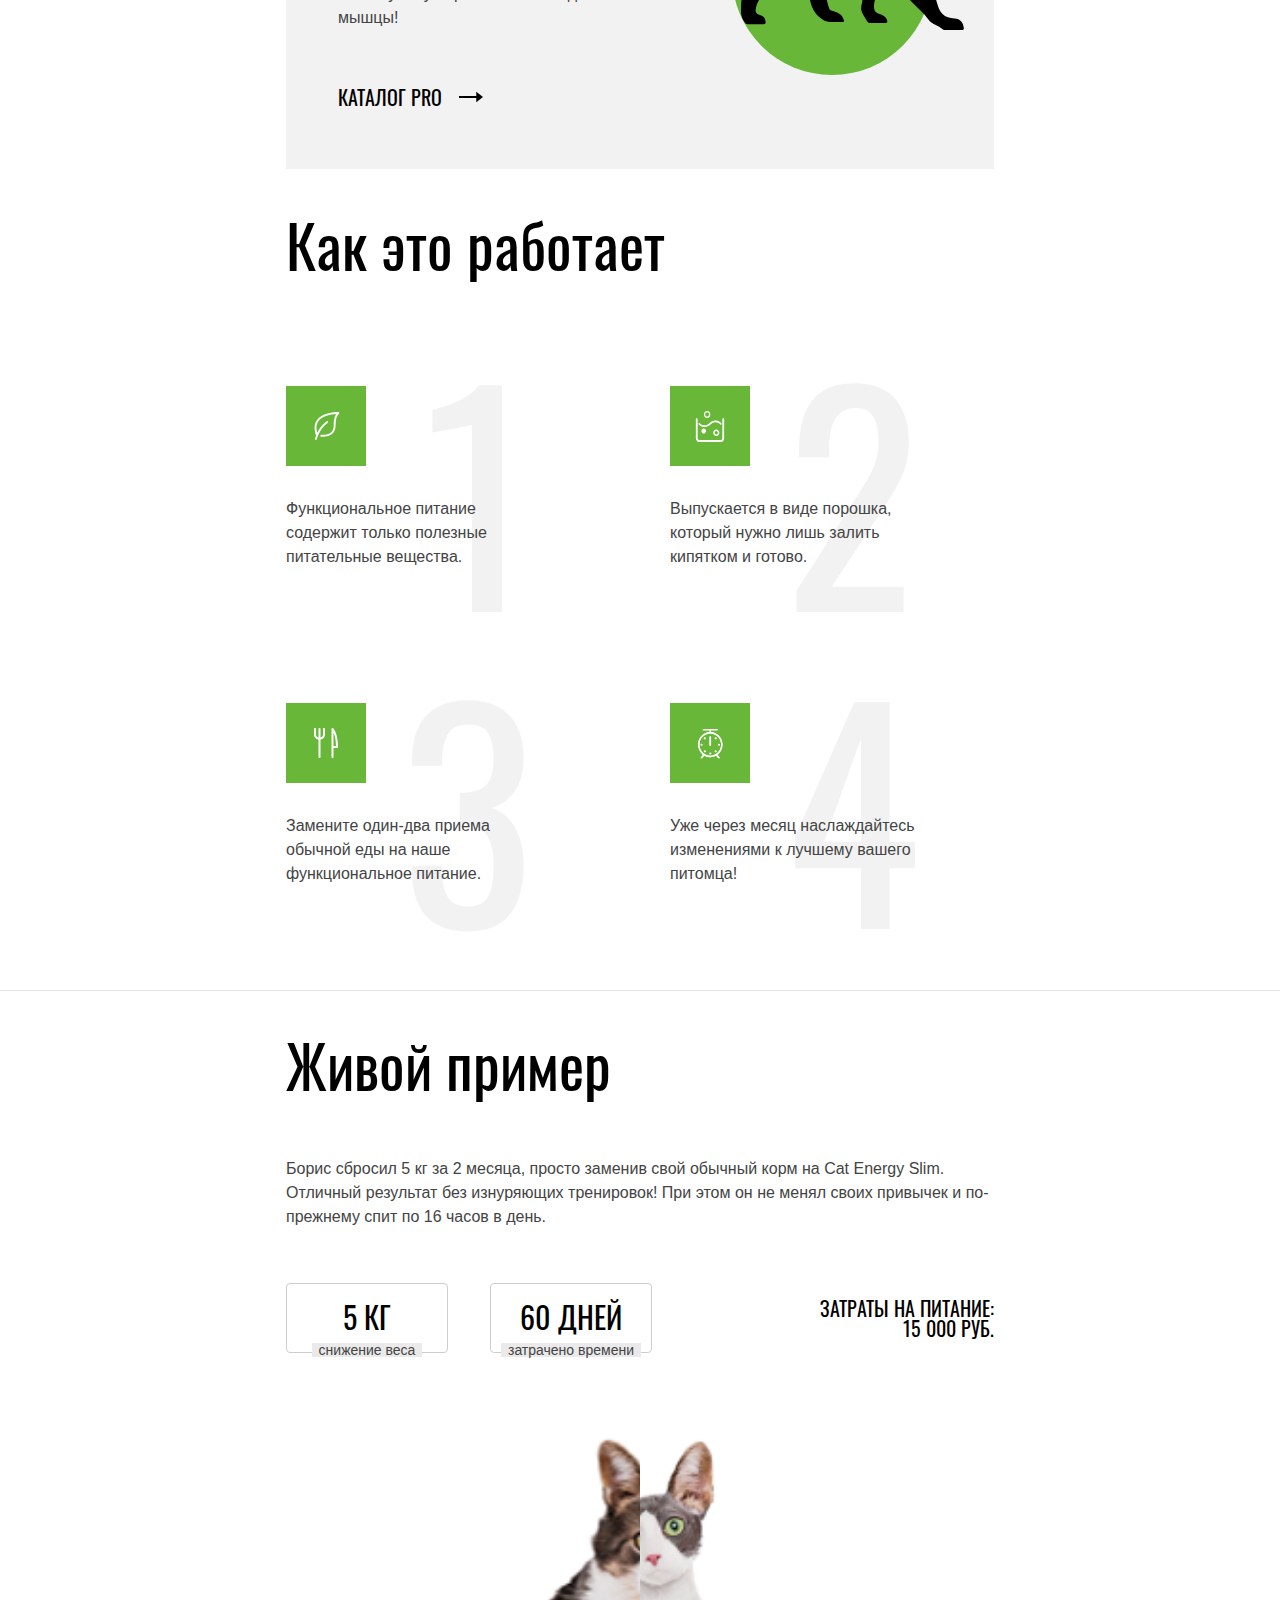
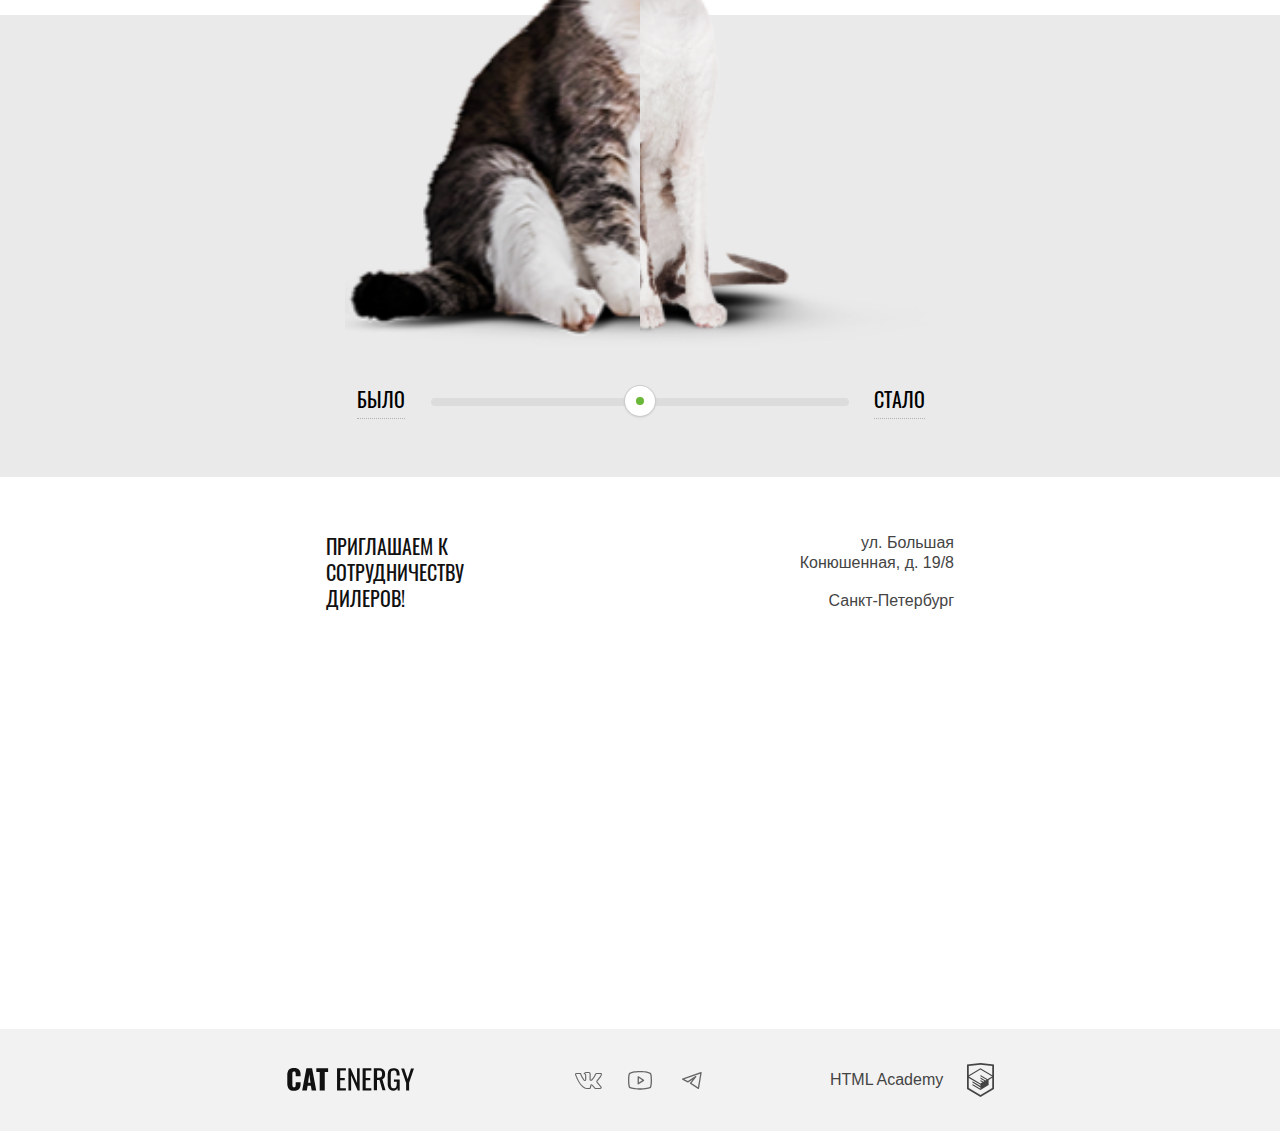
==== commit 284b69d6: "add css mobile footer" ====
--- a/source/index.html
+++ b/source/index.html
@@ -153,16 +153,25 @@
         <li class="social__item">
           <a class="social__link" href="#">
             <span class="visually-hidden">Вконтакте</span>
+						<svg width="28" height="22" viewBox="0 0 28 22">
+							<path d="M1 5.33876C1 4.48373 1.5151 4.02268 2.54531 3.95562L6.51515 3.98077C6.78158 3.98077 6.95921 4.10651 7.04802 4.35799C7.45655 5.61538 7.91392 6.70094 8.42014 7.61465C8.92637 8.52835 9.58801 9.58038 10.4051 10.7707C10.4761 10.9216 10.5916 10.997 10.7514 10.997C10.8758 10.997 10.9735 10.9384 11.0445 10.821L11.1244 10.5444L11.1511 6.19379C11.1511 5.89201 11.0756 5.69083 10.9246 5.59024C10.7736 5.48965 10.4939 5.4142 10.0853 5.36391C9.76563 5.31361 9.60577 5.12919 9.60577 4.81065C9.60577 4.74359 9.61465 4.69329 9.63241 4.65976C10.0054 3.57002 11.0711 3.02515 12.8296 3.02515L14.3216 3C14.9966 3 15.5561 3.15927 16.0001 3.47781C16.4442 3.79635 16.6662 4.29931 16.6662 4.98669V10.6953C16.7906 10.7791 16.906 10.821 17.0126 10.821C17.279 10.821 17.5099 10.6701 17.7053 10.3683C19.6592 7.78649 20.716 6.05966 20.8759 5.18787C20.8759 5.1711 20.8936 5.12919 20.9291 5.06213C21.0535 4.81065 21.2577 4.5927 21.5419 4.40828C21.8261 4.22387 22.0748 4.09813 22.288 4.03107C22.359 3.99753 22.4389 3.98077 22.5277 3.98077H26.6574L26.9239 4.00592C27.2791 4.00592 27.5544 4.16519 27.7498 4.48373C27.8209 4.58432 27.8697 4.69329 27.8964 4.81065C27.923 4.92801 27.9408 5.04536 27.9496 5.16272C27.9585 5.28008 27.963 5.34714 27.963 5.36391V5.53994C27.8386 6.22732 27.5233 6.9608 27.0171 7.74038C26.5109 8.51997 25.867 9.36243 25.0855 10.2678C24.304 11.1731 23.8155 11.7682 23.6201 12.0533C23.4603 12.2544 23.3803 12.4389 23.3803 12.6065C23.3803 12.7406 23.4514 12.8915 23.5935 13.0592L27.4834 17.6864C27.6965 17.9546 27.8031 18.248 27.8031 18.5666C27.8031 18.9522 27.6432 19.2707 27.3235 19.5222C27.0038 19.7737 26.6219 19.9162 26.1779 19.9497L25.7249 19.9749H21.6752C21.6574 19.9749 21.6219 19.979 21.5686 19.9874C21.5153 19.9958 21.4798 20 21.462 20C21.0712 20 20.7071 19.8407 20.3696 19.5222C20.2453 19.3881 19.4105 18.3989 17.8652 16.5547C17.7764 16.4374 17.652 16.3284 17.4922 16.2278C17.4211 16.4961 17.3279 16.8817 17.2124 17.3846C17.097 17.8876 17.0126 18.248 16.9593 18.466L16.8794 18.8935C16.7018 19.4803 16.3287 19.8323 15.7604 19.9497L15.3874 19.9749H12.7763C11.3021 19.9749 9.83224 19.3378 8.36686 18.0636C6.90148 16.7894 5.58264 15.1423 4.41034 13.122C3.23803 11.1018 2.14566 8.75049 1.13322 6.06805C1.04441 5.8501 1 5.607 1 5.33876ZM17.0126 11.8521C16.6396 11.8521 16.3021 11.7557 16.0001 11.5629C15.6982 11.3701 15.5472 11.106 15.5472 10.7707V4.98669C15.5472 4.65138 15.4584 4.41248 15.2808 4.26997C15.1032 4.12747 14.7923 4.05621 14.3483 4.05621L12.8296 4.10651C12.0658 4.10651 11.4886 4.23225 11.0978 4.48373C11.8793 4.8358 12.2701 5.40582 12.2701 6.19379V10.6198C12.2346 11.039 12.0569 11.3868 11.7372 11.6635C11.4175 11.9401 11.0623 12.0784 10.6715 12.0784C10.1386 12.0784 9.7301 11.8353 9.44591 11.3491C8.06046 9.37081 7.03025 7.4931 6.35529 5.71598L6.1155 5.06213L2.57195 5.03698C2.34104 5.03698 2.21227 5.04956 2.18562 5.0747C2.15898 5.09985 2.14566 5.1711 2.14566 5.28846C2.14566 5.43935 2.16342 5.59862 2.19895 5.76627L2.75845 7.17456C4.25048 10.8126 5.87127 13.6795 7.62085 15.7751C9.37042 17.8708 11.0889 18.9186 12.7763 18.9186H15.4406C15.5472 18.9186 15.6271 18.8893 15.6804 18.8306C15.7337 18.7719 15.7781 18.6588 15.8136 18.4911L15.8669 18.2396L16.3732 16.0266C16.5152 15.7249 16.6396 15.5237 16.7462 15.4231C16.9415 15.2387 17.1725 15.1465 17.4389 15.1465C17.8652 15.1465 18.3003 15.3895 18.7444 15.8757L21.0091 18.5917C21.1512 18.8097 21.3022 18.9186 21.462 18.9186H25.8581C26.391 18.9186 26.6574 18.7929 26.6574 18.5414C26.6574 18.4576 26.6308 18.3738 26.5775 18.2899L22.7142 13.7382C22.4123 13.3861 22.2613 13.0089 22.2613 12.6065C22.2613 12.2041 22.4034 11.8185 22.6876 11.4497C22.9185 11.1144 23.367 10.557 24.0331 9.77737C24.6992 8.99778 25.2809 8.26849 25.7782 7.5895C26.2756 6.9105 26.6042 6.29438 26.764 5.74112L26.8439 5.4142C26.8262 5.38067 26.8173 5.32618 26.8173 5.25074C26.8173 5.1753 26.8084 5.11243 26.7907 5.06213H22.6077C22.3412 5.16272 22.1281 5.31361 21.9682 5.51479L21.8084 5.9926C21.3643 7.14941 20.2009 8.93491 18.3181 11.3491C17.9451 11.6844 17.5099 11.8521 17.0126 11.8521Z" fill="currentColor"/>
+						</svg>
           </a>
         </li>
         <li class="social__item">
           <a class="social__link" href="#">
             <span class="visually-hidden">Инстаграм</span>
+						<svg width="28" height="22" viewBox="0 0 28 22">
+							<path d="M17.8509 10.7927L12.6145 7.30184C12.5159 7.23691 12.4016 7.19985 12.2837 7.19459C12.1657 7.18934 12.0486 7.21608 11.9446 7.27198C11.8406 7.32789 11.7537 7.41087 11.693 7.51215C11.6324 7.61343 11.6002 7.72924 11.6 7.84729V14.8291C11.6001 14.9481 11.6327 15.0648 11.6942 15.1667C11.7557 15.2686 11.8438 15.3518 11.9491 15.4073C12.0524 15.4631 12.1691 15.4895 12.2864 15.4837C12.4037 15.478 12.5172 15.4402 12.6145 15.3746L17.8509 11.8837C17.9409 11.8239 18.0148 11.7429 18.0658 11.6477C18.1169 11.5526 18.1436 11.4462 18.1436 11.3382C18.1436 11.2302 18.1169 11.1239 18.0658 11.0287C18.0148 10.9335 17.9409 10.8525 17.8509 10.7927ZM12.9091 13.6073V9.06911L16.3127 11.3382L12.9091 13.6073ZM25.3891 5.04366C25.2942 4.67547 25.1131 4.33511 24.8609 4.05061C24.6086 3.76611 24.2924 3.54561 23.9382 3.40729C20.2182 1.9782 14.2509 2.00002 14 2.00002C13.7491 2.00002 7.78182 1.9782 4.06182 3.40729C3.70764 3.54561 3.3914 3.76611 3.13914 4.05061C2.88689 4.33511 2.70584 4.67547 2.61091 5.04366C2.32727 6.11275 2 8.07638 2 11.3382C2 14.6 2.32727 16.5637 2.61091 17.6327C2.70584 18.0009 2.88689 18.3413 3.13914 18.6258C3.3914 18.9103 3.70764 19.1308 4.06182 19.2691C7.78182 20.6982 13.7491 20.6764 14 20.6764H14.0764C14.8291 20.6764 20.3927 20.6327 23.9382 19.2691C24.2924 19.1308 24.6086 18.9103 24.8609 18.6258C25.1131 18.3413 25.2942 18.0009 25.3891 17.6327C25.6727 16.5637 26 14.6 26 11.3382C26 8.07638 25.6727 6.11275 25.3891 5.04366ZM24.1236 17.3055C24.0807 17.472 23.999 17.6259 23.8853 17.7548C23.7715 17.8838 23.6289 17.984 23.4691 18.0473C19.9782 19.3891 14.0655 19.3673 14 19.3673C13.9345 19.3673 8.02182 19.3891 4.53091 18.0473C4.37107 17.984 4.22846 17.8838 4.11471 17.7548C4.00096 17.6259 3.91929 17.472 3.87636 17.3055C3.61455 16.3018 3.30909 14.4582 3.30909 11.3382C3.30909 8.2182 3.61455 6.37457 3.87636 5.37093C3.91929 5.20445 4.00096 5.05047 4.11471 4.92156C4.22846 4.79264 4.37107 4.69243 4.53091 4.62911C8.02182 3.28729 13.9345 3.30911 14 3.30911C14.0655 3.30911 19.9782 3.28729 23.4691 4.62911C23.6289 4.69243 23.7715 4.79264 23.8853 4.92156C23.999 5.05047 24.0807 5.20445 24.1236 5.37093C24.3855 6.37457 24.6909 8.2182 24.6909 11.3382C24.6909 14.4582 24.3855 16.3018 24.1236 17.3055Z" fill="currentColor"/>
+						</svg>
           </a>
         </li>
         <li class="social__item">
           <a class="social__link" href="#">
             <span class="visually-hidden">Facebook</span>
+						<svg width="28" height="22" viewBox="0 0 28 22">
+							<path fill-rule="evenodd" clip-rule="evenodd" d="M23.4608 3.15291C23.6393 3.30222 23.7255 3.5349 23.6872 3.76448L21.0611 19.5214C21.0244 19.7411 20.8789 19.9273 20.6745 20.0159C20.47 20.1045 20.2346 20.0833 20.0493 19.9597L12.1708 14.7074C12.0177 14.6054 11.9145 14.4437 11.8862 14.2619C11.858 14.08 11.9074 13.8947 12.0223 13.751L14.633 10.4877L10.273 13.3944C10.077 13.525 9.82597 13.5407 9.61524 13.4353L4.36293 10.8092C4.12769 10.6915 3.98535 10.4449 4.0012 10.1824C4.01705 9.91983 4.18804 9.6921 4.43573 9.60364L22.8188 3.03826C23.038 2.95998 23.2822 3.00359 23.4608 3.15291ZM6.32626 10.3228L9.86168 12.0905L17.4231 7.0495C17.6925 6.86994 18.0525 6.91349 18.2712 7.1521C18.49 7.3907 18.5022 7.75314 18.3 8.00591L13.495 14.0121L19.9328 18.3039L22.2083 4.65058L6.32626 10.3228Z" fill="currentColor"/>
+						</svg>
           </a>
         </li>
       </ul>
@@ -170,7 +179,9 @@
       <a class="page-footer__developer developer" href="https://htmlacademy.ru/intensive/adaptive">
         <span class="visually-hidden">Разработано в</span>
         HTML Academy
-        <img class="developer__image" src="img/htmlacademy.svg" width="27" height="34" alt="" aria-hidden="true">
+        <svg class="developer__image" width="27" height="34" viewBox="0 0 27 34">
+					<path d="M13.6426 0.0157537L13.5 0L0 1.40733V26.0129L13.5 34L27 26.0129V1.40733L13.6426 0.0157537ZM25.2344 25.0151L13.5 31.9573L1.76561 25.0151V14.9293L13.4507 21.8451L13.4701 23.0984L5.45351 18.3548L5.44295 19.5801L13.4894 24.3885L13.5088 25.675L5.46408 20.9174L5.45351 22.1427L13.5 26.9511L21.6239 22.1182V20.8929V16.909L25.2432 14.7595L25.2344 25.0151ZM25.2344 13.4519L22.0147 15.3319L20.5325 16.2071L13.4666 12.0201L13.456 13.2454L19.4957 16.818L19.4429 16.8495L19.3126 16.9247L18.4536 17.4166L13.4666 14.4689L13.456 15.6942L17.3921 18.0222L16.4591 18.6314L16.438 18.6436L13.4666 16.902L13.456 18.1273L15.4029 19.2615L13.4155 20.4483L1.7973 13.5762L13.4349 6.61831L25.2344 13.4519ZM25.2344 12.2266L13.4401 5.31075L1.76561 12.2196V2.9897L13.5 1.76442L25.2344 2.9897V12.2266Z" fill="currentColor"/>
+				</svg>
       </a>
     </div>
   </footer>
--- a/source/css/style.css
+++ b/source/css/style.css
@@ -1092,11 +1092,46 @@
   }
 }
 
+@media (max-width: 767px) {
+  .page-footer__logo {
+    margin-top: 10px;
+    margin-bottom: 23px;
+  }
+}
+
+.page-footer__social {
+  margin: 0;
+}
+@media (max-width: 767px) {
+  .page-footer__social {
+    border-top: 1px solid #d9d9d9;
+    border-bottom: 1px solid #d9d9d9;
+  }
+}
+
+@media (max-width: 767px) {
+  .page-footer__developer {
+    margin-top: 22px;
+  }
+}
+
 .developer {
+  display: flex;
+  justify-content: space-between;
+  align-items: center;
   font-size: 16px;
   line-height: 18px;
   color: #444444;
   text-decoration: none;
+}
+.developer:hover .developer__image {
+  color: #68b738;
+}
+.developer:active {
+  opacity: 0.3;
+}
+.developer:active .developer__image {
+  color: #68b738;
 }
 
 .page-main__title {
@@ -1570,6 +1605,13 @@
 
 .logo--footer {
   display: flex;
+  align-items: center;
+}
+@media (max-width: 767px) {
+  .logo--footer {
+    justify-content: center;
+    padding: 9px;
+  }
 }
 
 .logo__text {
@@ -1590,4 +1632,34 @@
     width: 1220px;
   }
 }
+
+.social {
+  padding: 12px 0;
+  list-style: none;
+  display: flex;
+  flex-wrap: wrap;
+  justify-content: center;
+}
+
+.social__item {
+  margin: 0 4px;
+  display: flex;
+  align-items: center;
+}
+
+.social__link {
+  display: block;
+  padding: 8px;
+  color: #666666;
+}
+.social__link:hover {
+  color: #68b738;
+}
+.social__link:active {
+  color: #68b738;
+  opacity: 0.3;
+}
+.social__link svg {
+  display: block;
+}
 /*# sourceMappingURL=style.css.map */